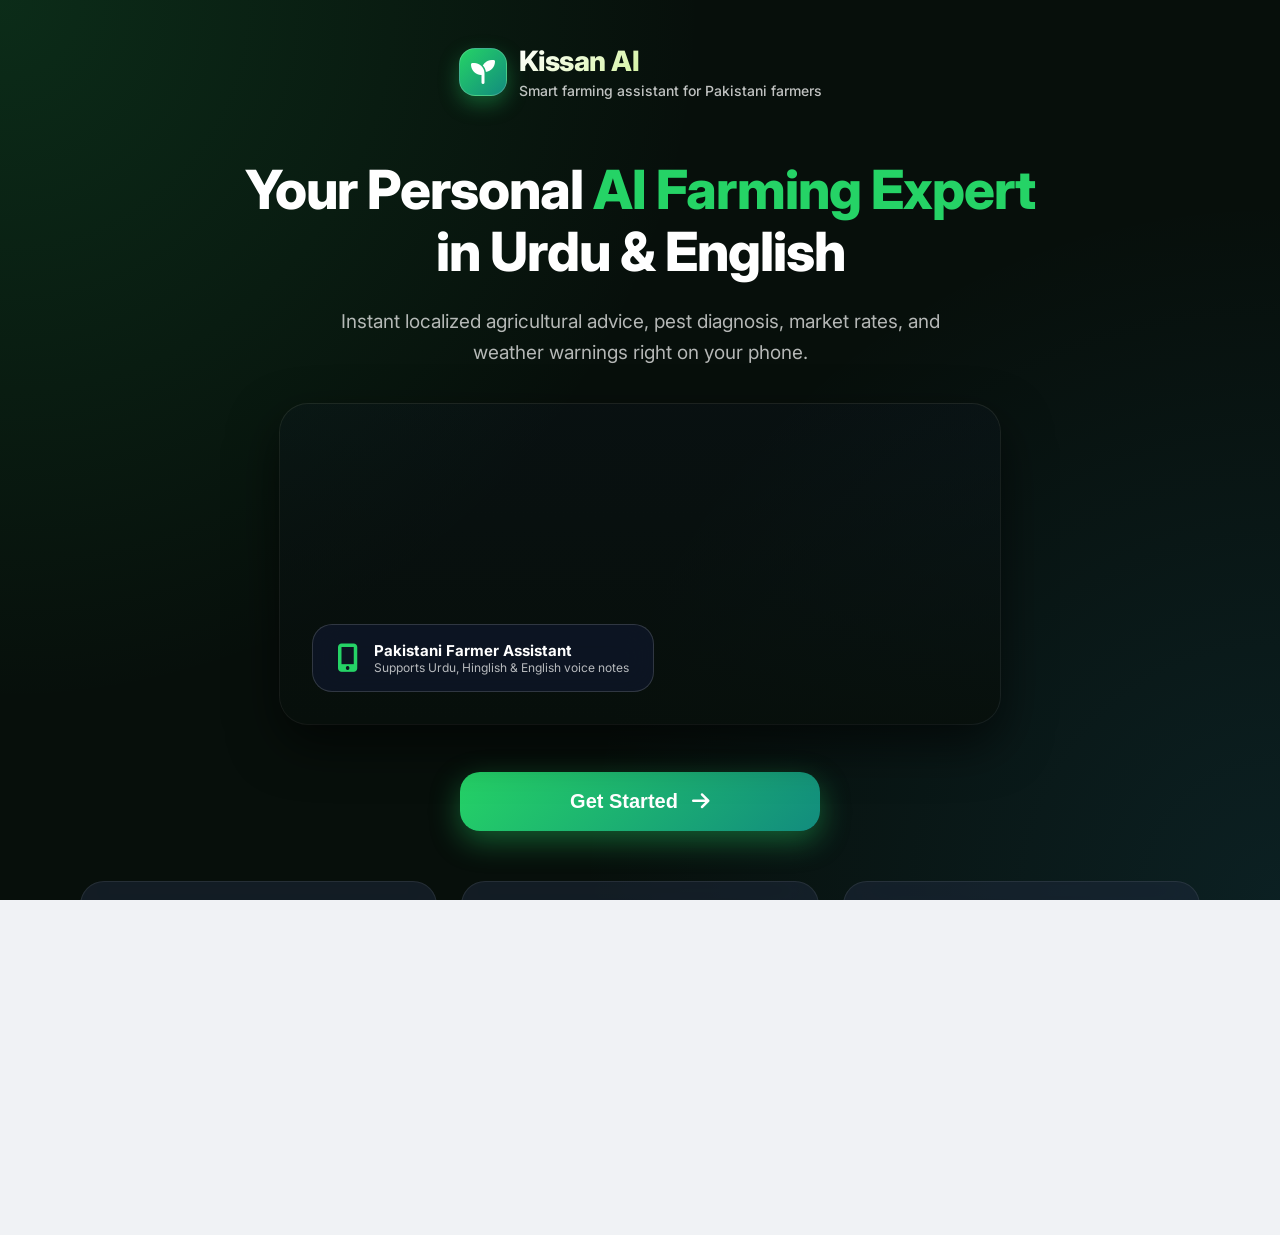
==== static/index.html @ 56b5a8f9 "Restructure for Render: serve frontend from static/. Move HTML/CSS/JS into static/, point FRONTEND_D" ====
<!DOCTYPE html>
<html lang="en">
<head>
<meta charset="UTF-8">
<meta name="viewport" content="width=device-width, initial-scale=1.0, maximum-scale=1.0, user-scalable=no">
<title>Kissan AI - Smart Farming Assistant for Pakistani Farmers</title>
<link href="https://cdnjs.cloudflare.com/ajax/libs/font-awesome/6.4.0/css/all.min.css" rel="stylesheet">
<link href="https://fonts.googleapis.com/css2?family=Inter:wght@300;400;500;600;700;800&display=swap" rel="stylesheet">
<link rel="stylesheet" href="shared.css">
<style>
  html {
    scroll-behavior: smooth;
  }
  body.landing-body {
    margin: 0;
    padding: 0;
    min-height: 100vh;
    background: radial-gradient(circle at top left, rgba(37, 211, 102, 0.15), transparent 45%),
                radial-gradient(circle at bottom right, rgba(52, 183, 241, 0.1), transparent 45%),
                #070f0b;
    color: #ffffff;
    font-family: 'Inter', sans-serif;
    display: flex;
    flex-direction: column;
    justify-content: space-between;
    overflow-x: hidden;
  }

  .landing-container {
    width: min(1120px, 92%);
    margin: 0 auto;
    padding: 24px 0 60px 0;
  }

  /* Header Brand */
  .header-brand {
    display: flex;
    align-items: center;
    justify-content: center;
    gap: 12px;
    padding: 20px 0;
  }

  .brand-logo-icon {
    width: 48px;
    height: 48px;
    background: linear-gradient(135deg, var(--primary), var(--primary-dark));
    border-radius: 16px;
    display: flex;
    align-items: center;
    justify-content: center;
    font-size: 24px;
    color: white;
    box-shadow: 0 8px 20px rgba(37, 211, 102, 0.35);
  }

  .brand-logo-text {
    font-size: 28px;
    font-weight: 800;
    letter-spacing: -0.5px;
    background: linear-gradient(135deg, #ffffff, #a3e635);
    -webkit-background-clip: text;
    -webkit-text-fill-color: transparent;
  }

  .tagline-badge {
    text-align: center;
    font-size: 14px;
    color: rgba(255, 255, 255, 0.75);
    font-weight: 500;
    margin-top: 4px;
  }

  /* Hero Section */
  .hero-section {
    display: flex;
    flex-direction: column;
    align-items: center;
    text-align: center;
    margin: 40px 0 50px 0;
    gap: 24px;
  }

  .hero-title {
    font-size: clamp(32px, 5vw, 54px);
    font-weight: 800;
    line-height: 1.15;
    max-width: 800px;
    letter-spacing: -1px;
  }

  .hero-title span {
    color: var(--primary);
  }

  .hero-subtitle {
    font-size: clamp(16px, 2vw, 19px);
    color: rgba(255, 255, 255, 0.7);
    max-width: 650px;
    line-height: 1.6;
  }

  /* Farmer Image Display */
  .hero-image-card {
    position: relative;
    width: 100%;
    max-width: 720px;
    height: 320px;
    border-radius: 28px;
    overflow: hidden;
    margin: 12px 0 24px 0;
    box-shadow: 0 20px 50px rgba(0, 0, 0, 0.6), 0 0 0 1px rgba(255, 255, 255, 0.1);
    background: linear-gradient(180deg, rgba(15, 23, 42, 0.2), rgba(7, 15, 11, 0.9)),
                url('https://images.unsplash.com/photo-1592982537447-7440770cbfc9?auto=format&fit=crop&w=1200&q=80') center/cover no-repeat;
    display: flex;
    align-items: flex-end;
    padding: 32px;
  }

  .hero-image-overlay {
    background: rgba(15, 23, 42, 0.75);
    backdrop-filter: blur(16px);
    -webkit-backdrop-filter: blur(16px);
    padding: 16px 24px;
    border-radius: 20px;
    border: 1px solid rgba(255, 255, 255, 0.15);
    display: flex;
    align-items: center;
    gap: 16px;
    text-align: left;
  }

  .hero-image-overlay i {
    font-size: 28px;
    color: var(--primary);
  }

  /* Big Green Get Started Button */
  .btn-get-started {
    width: min(360px, 90%);
    padding: 18px 36px;
    background: linear-gradient(135deg, var(--primary), var(--primary-dark));
    color: #ffffff;
    font-size: 20px;
    font-weight: 800;
    border: none;
    border-radius: 20px;
    cursor: pointer;
    transition: all 0.3s cubic-bezier(0.4, 0, 0.2, 1);
    box-shadow: 0 10px 30px rgba(37, 211, 102, 0.4);
    display: inline-flex;
    align-items: center;
    justify-content: center;
    gap: 14px;
    text-decoration: none;
  }

  .btn-get-started:hover {
    transform: translateY(-3px) scale(1.02);
    box-shadow: 0 15px 40px rgba(37, 211, 102, 0.55);
  }

  .btn-get-started:active {
    transform: translateY(0) scale(0.98);
  }

  /* Feature Cards */
  .features-grid {
    display: grid;
    grid-template-columns: repeat(auto-fit, minmax(280px, 1fr));
    gap: 24px;
    margin-top: 30px;
  }

  .feature-card {
    background: rgba(30, 41, 59, 0.55);
    backdrop-filter: blur(20px);
    -webkit-backdrop-filter: blur(20px);
    border: 1px solid rgba(255, 255, 255, 0.08);
    border-radius: 24px;
    padding: 28px;
    transition: all 0.3s ease;
    display: flex;
    flex-direction: column;
    gap: 14px;
  }

  .feature-card:hover {
    transform: translateY(-5px);
    border-color: rgba(37, 211, 102, 0.3);
    box-shadow: 0 12px 30px rgba(0, 0, 0, 0.3);
  }

  .feature-icon {
    width: 56px;
    height: 56px;
    border-radius: 18px;
    display: flex;
    align-items: center;
    justify-content: center;
    font-size: 26px;
  }

  .feature-icon.weather {
    background: rgba(52, 183, 241, 0.15);
    color: #38bdf8;
  }

  .feature-icon.pest {
    background: rgba(239, 68, 68, 0.15);
    color: #f87171;
  }

  .feature-icon.mandi {
    background: rgba(37, 211, 102, 0.15);
    color: #4ade80;
  }

  .feature-title {
    font-size: 20px;
    font-weight: 700;
    color: white;
  }

  .feature-desc {
    font-size: 14px;
    color: rgba(255, 255, 255, 0.65);
    line-height: 1.5;
  }

  /* Footer */
  .footer-landing {
    text-align: center;
    padding: 24px 0;
    border-top: 1px solid rgba(255, 255, 255, 0.06);
    color: rgba(255, 255, 255, 0.5);
    font-size: 13px;
  }

  .footer-landing i {
    color: #ef4444;
  }
</style>
</head>
<body class="landing-body">
  <div class="toast-container" id="toastContainer"></div>

  <div class="landing-container">
    <!-- Header -->
    <header class="header-brand">
      <div class="brand-logo-icon"><i class="fas fa-seedling"></i></div>
      <div>
        <div class="brand-logo-text">Kissan AI</div>
        <div class="tagline-badge">Smart farming assistant for Pakistani farmers</div>
      </div>
    </header>

    <!-- Hero Section -->
    <section class="hero-section">
      <h1 class="hero-title">Your Personal <span>AI Farming Expert</span> in Urdu & English</h1>
      <p class="hero-subtitle">Instant localized agricultural advice, pest diagnosis, market rates, and weather warnings right on your phone.</p>

      <!-- Visual Card -->
      <div class="hero-image-card">
        <div class="hero-image-overlay">
          <i class="fas fa-mobile-alt"></i>
          <div>
            <div style="font-weight:700; font-size:15px; color:white;">Pakistani Farmer Assistant</div>
            <div style="font-size:12px; color:rgba(255,255,255,0.7);">Supports Urdu, Hinglish & English voice notes</div>
          </div>
        </div>
      </div>

      <!-- ONE BIG GREEN BUTTON -->
      <button class="btn-get-started" id="getStartedBtn" onclick="startGuestFlow()">
        <span id="btnText">Get Started</span>
        <i class="fas fa-arrow-right" id="btnIcon"></i>
      </button>
    </section>

    <!-- 3 Feature Cards -->
    <section class="features-grid">
      <div class="feature-card">
        <div class="feature-icon weather"><i class="fas fa-cloud-sun-rain"></i></div>
        <div class="feature-title">Weather Alerts</div>
        <div class="feature-desc">Real-time localized rain, humidity, and frost warnings tailored for your village and crop irrigation needs.</div>
      </div>

      <div class="feature-card">
        <div class="feature-icon pest"><i class="fas fa-bug"></i></div>
        <div class="feature-title">Pest Management</div>
        <div class="feature-desc">Upload photos or voice notes of damaged leaves for instant AI diagnosis and recommended treatments.</div>
      </div>

      <div class="feature-card">
        <div class="feature-icon mandi"><i class="fas fa-chart-line"></i></div>
        <div class="feature-title">Mandi Prices</div>
        <div class="feature-desc">Daily price updates across Punjab, Sindh & KP grain markets to get maximum profits for your harvest.</div>
      </div>
    </section>
  </div>

  <!-- Footer -->
  <footer class="footer-landing">
    Made with <i class="fas fa-heart"></i> for Pakistani Farmers
  </footer>

<script src="shared.js"></script>
<script>
// Auto-redirect if user already has an active session
document.addEventListener('DOMContentLoaded', function() {
  const token = getAccessToken();
  const farmer = getStoredFarmer();
  if (token && farmer) {
    console.log('Active session detected, auto-redirecting to chat.html');
    window.location.href = 'chat.html';
  }
});

async function startGuestFlow() {
  const btn = document.getElementById('getStartedBtn');
  const btnText = document.getElementById('btnText');
  const btnIcon = document.getElementById('btnIcon');

  if (btn) btn.disabled = true;
  if (btnText) btnText.textContent = 'Connecting...';
  if (btnIcon) btnIcon.className = 'fas fa-spinner fa-spin';

  try {
    const res = await apiFetch('/api/auth/guest', {
      method: 'POST',
      body: JSON.stringify({ name: 'Guest Farmer' })
    }, 2, 5000);

    if (!res || !res.ok) throw new Error('Guest session response invalid');
    const data = await res.json();
    setAuthSession(data.access_token, data.farmer, data.user_id);
    showToast('Starting Kissan AI Guest Mode... 🌾', 'success');
    setTimeout(() => { window.location.href = 'chat.html'; }, 400);
  } catch (err) {
    console.warn('Backend unavailable, using instant offline guest fallback:', err);
    // Fallback: Store guest session locally so user is never blocked
    setAuthSession('guest_dev_token', { name: 'Guest Farmer', is_guest: true, id: 1 }, '1');
    showToast('Entering Guest Mode... 🌾', 'success');
    setTimeout(() => { window.location.href = 'chat.html'; }, 400);
  } finally {
    setTimeout(() => {
      if (btn) btn.disabled = false;
      if (btnText) btnText.textContent = 'Get Started';
      if (btnIcon) btnIcon.className = 'fas fa-arrow-right';
    }, 1500);
  }
}
</script>
</body>
</html>
---- static/shared.css ----
/* Kissan AI - Shared Styles */
:root{--primary:#25D366;--primary-dark:#128C7E;--primary-darker:#075E54;--accent:#34B7F1;--warning:#FF9800;--warning-light:#FFF3E0;--success:#4CAF50;--success-light:#E8F5E9;--error:#F44336;--error-light:#FFEBEE;--bg-page:#F0F2F5;--bg-card:#FFFFFF;--bg-sidebar:#FFFFFF;--bg-chat:#E5DDD5;--message-user:#DCF8C6;--message-bot:#FFFFFF;--text-primary:#1A1A2E;--text-secondary:#6B7280;--text-muted:#9CA3AF;--border:#E5E7EB;--border-light:#F3F4F6;--shadow-sm:0 1px 3px rgba(0,0,0,0.05);--shadow-md:0 4px 12px rgba(0,0,0,0.08);--shadow-lg:0 8px 30px rgba(0,0,0,0.12);--shadow-xl:0 20px 60px rgba(0,0,0,0.15);--radius-sm:8px;--radius-md:12px;--radius-lg:16px;--radius-xl:20px;--radius-2xl:24px;--transition:all 0.25s cubic-bezier(0.4,0,0.2,1)}
[data-theme="dark"]{--bg-page:#0F172A;--bg-card:#1E293B;--bg-sidebar:#1E293B;--bg-chat:#1A1A2E;--message-user:#1B4332;--message-bot:#2D3748;--text-primary:#F1F5F9;--text-secondary:#94A3B8;--text-muted:#64748B;--border:#334155;--border-light:#1E293B}
*{margin:0;padding:0;box-sizing:border-box;-webkit-tap-highlight-color:transparent}
html,body{font-family:'Inter',sans-serif;background:var(--bg-page);color:var(--text-primary);height:100vh;width:100vw;overflow:hidden;transition:var(--transition)}
.hidden{display:none!important}

/* APP SHELL */
.app-shell{display:flex;height:100vh;width:100vw}
.sidebar{width:280px;background:var(--bg-sidebar);border-right:1px solid var(--border);display:flex;flex-direction:column;position:fixed;height:100vh;z-index:200;transition:transform 0.35s cubic-bezier(0.25,0.8,0.25,1);transform:translateX(-100%);will-change:transform}
.sidebar.open{transform:translateX(0);box-shadow:var(--shadow-xl)}
.sidebar.dragging{transition:none!important}
.sidebar-drag-handle{position:absolute;top:0;left:100%;width:24px;height:100vh;cursor:grab;z-index:210;display:flex;align-items:center;justify-content:center;transform:translateX(-50%)}
.sidebar-drag-handle::after{content:'';width:4px;height:40px;border-radius:2px;background:var(--border);opacity:0;transition:opacity 0.25s ease}
.sidebar.open .sidebar-drag-handle::after{opacity:0.6}
.sidebar-drag-handle:hover::after,.sidebar.dragging .sidebar-drag-handle::after{opacity:1;background:var(--primary)}
.sidebar-drag-handle:active{cursor:grabbing}
.sidebar-arrow{position:absolute;top:50%;left:50%;transform:translate(-50%,-50%);width:28px;height:28px;border-radius:50%;border:1px solid var(--border);background:var(--bg-card);color:var(--text-secondary);cursor:pointer;display:flex;align-items:center;justify-content:center;font-size:12px;z-index:220;transition:background 0.2s ease,color 0.2s ease,border-color 0.2s ease,box-shadow 0.2s ease,transform 0.2s ease;box-shadow:var(--shadow-sm)}
.sidebar-arrow:hover{background:var(--primary);color:white;border-color:var(--primary);transform:translate(-50%,-50%) scale(1.15);box-shadow:0 2px 8px rgba(37,211,102,0.4)}
.sidebar-arrow:active{transform:translate(-50%,-50%) scale(0.95)}
.sidebar-header{padding:24px 20px;border-bottom:1px solid var(--border-light)}
.brand{display:flex;align-items:center;gap:12px}
.brand-icon{width:42px;height:42px;background:linear-gradient(135deg,var(--primary),var(--primary-dark));border-radius:var(--radius-md);display:flex;align-items:center;justify-content:center;color:white;font-size:20px}
.brand-text{font-size:20px;font-weight:700;color:var(--primary-dark)}
.sidebar-nav{flex:1;padding:16px 12px;overflow-y:auto}
.nav-section{margin-bottom:8px}
.nav-section-title{font-size:11px;font-weight:600;text-transform:uppercase;letter-spacing:0.5px;color:var(--text-muted);padding:8px 16px;margin-bottom:4px}
.nav-item{display:flex;align-items:center;gap:12px;padding:12px 16px;border-radius:var(--radius-md);cursor:pointer;transition:var(--transition);color:var(--text-secondary);text-decoration:none;margin-bottom:2px;position:relative;border:none;background:none;width:100%;font-family:inherit;font-size:14px}
.nav-item:hover{background:var(--border-light);color:var(--text-primary)}
.nav-item.active{background:linear-gradient(135deg,rgba(37,211,102,0.1),rgba(18,140,126,0.1));color:var(--primary-dark);font-weight:600}
.nav-item.active::before{content:'';position:absolute;left:0;top:50%;transform:translateY(-50%);width:3px;height:24px;background:var(--primary);border-radius:0 4px 4px 0}
.nav-item i{width:22px;text-align:center;font-size:17px}
.nav-badge{margin-left:auto;background:var(--error-light);color:var(--error);font-size:11px;font-weight:600;padding:2px 8px;border-radius:10px}
.sidebar-footer{padding:16px;border-top:1px solid var(--border-light)}
.user-mini{display:flex;align-items:center;gap:12px;padding:10px;border-radius:var(--radius-md);cursor:pointer;transition:var(--transition)}
.user-mini:hover{background:var(--border-light)}
.user-mini img{width:38px;height:38px;border-radius:50%;object-fit:cover;border:2px solid var(--primary)}
.user-mini-info{flex:1;min-width:0}
.user-mini-name{font-size:14px;font-weight:600;color:var(--text-primary);white-space:nowrap;overflow:hidden;text-overflow:ellipsis}
.user-mini-role{font-size:12px;color:var(--text-muted)}

.main-content{flex:1;margin-left:0;display:flex;flex-direction:column;height:100vh;overflow:hidden;transition:margin-left 0.35s cubic-bezier(0.25,0.8,0.25,1)}

.top-header{background:var(--bg-card);border-bottom:1px solid var(--border);padding:12px 24px;display:flex;align-items:center;justify-content:space-between;height:64px;flex-shrink:0}
.header-left{display:flex;align-items:center;gap:12px}
.menu-btn{width:40px;height:40px;border-radius:var(--radius-md);border:1px solid var(--border);background:var(--bg-card);color:var(--text-primary);cursor:pointer;display:flex;align-items:center;justify-content:center;font-size:18px;transition:var(--transition)}
.menu-btn:hover{background:var(--border-light)}
.page-title{font-size:20px;font-weight:700;color:var(--text-primary)}
.page-subtitle{font-size:13px;color:var(--text-secondary)}
.header-actions{display:flex;align-items:center;gap:8px}
.header-btn{width:40px;height:40px;border-radius:var(--radius-md);border:1px solid var(--border);background:var(--bg-card);color:var(--text-secondary);cursor:pointer;display:flex;align-items:center;justify-content:center;transition:var(--transition);position:relative;font-size:16px}
.header-btn:hover{background:var(--border-light);color:var(--text-primary)}
.header-btn .dot{position:absolute;top:8px;right:8px;width:8px;height:8px;background:var(--error);border-radius:50%;border:2px solid var(--bg-card)}

.content-area{flex:1;overflow-y:auto;padding:24px;position:relative}

/* CARDS */
.card{background:var(--bg-card);border-radius:var(--radius-lg);border:1px solid var(--border);overflow:hidden;transition:var(--transition)}
.card:hover{box-shadow:var(--shadow-md)}
.card-header{padding:20px 24px 0;display:flex;align-items:center;gap:12px;margin-bottom:8px}
.card-icon{width:40px;height:40px;border-radius:var(--radius-md);display:flex;align-items:center;justify-content:center;font-size:18px}
.card-icon.green{background:var(--success-light);color:var(--success)}
.card-icon.orange{background:var(--warning-light);color:var(--warning)}
.card-icon.blue{background:#E3F2FD;color:#2196F3}
.card-icon.purple{background:#F3E5F5;color:#9C27B0}
.card-icon.red{background:var(--error-light);color:var(--error)}
.card-icon.teal{background:#E0F2F1;color:#00897B}
.card-title{font-size:16px;font-weight:600;color:var(--text-primary)}
.card-subtitle{font-size:12px;color:var(--text-muted)}
.card-body{padding:12px 24px 20px}

/* TOGGLE */
.toggle-switch{position:relative;width:48px;height:26px;cursor:pointer;flex-shrink:0}
.toggle-switch input{opacity:0;width:0;height:0}
.toggle-slider{position:absolute;top:0;left:0;right:0;bottom:0;background:#D1D5DB;border-radius:26px;transition:var(--transition)}
.toggle-slider::before{content:'';position:absolute;height:20px;width:20px;left:3px;bottom:3px;background:white;border-radius:50%;transition:var(--transition);box-shadow:0 1px 3px rgba(0,0,0,0.2)}
.toggle-switch input:checked+.toggle-slider{background:var(--primary)}
.toggle-switch input:checked+.toggle-slider::before{transform:translateX(22px)}

/* SETTING ROW */
.setting-row{display:flex;align-items:center;justify-content:space-between;padding:14px 0;border-bottom:1px solid var(--border-light)}
.setting-row:last-child{border-bottom:none}
.setting-info{display:flex;align-items:center;gap:14px;flex:1;min-width:0}
.setting-icon{width:36px;height:36px;border-radius:var(--radius-sm);display:flex;align-items:center;justify-content:center;font-size:15px;flex-shrink:0}
.setting-icon.weather{background:#E3F2FD;color:#2196F3}
.setting-icon.price{background:var(--warning-light);color:var(--warning)}
.setting-icon.pest{background:var(--error-light);color:var(--error)}
.setting-icon.advisory{background:var(--success-light);color:var(--success)}
.setting-icon.community{background:#F3E5F5;color:#9C27B0}
.setting-icon.system{background:#ECEFF1;color:#607D8B}
.setting-text{min-width:0}
.setting-label{font-size:14px;font-weight:500;color:var(--text-primary);margin-bottom:2px}
.setting-desc{font-size:12px;color:var(--text-muted)}

/* SELECT */
.select-wrapper{position:relative}
.select-wrapper select{appearance:none;background:var(--bg-page);border:1px solid var(--border);border-radius:var(--radius-md);padding:10px 36px 10px 14px;font-size:14px;color:var(--text-primary);font-family:inherit;cursor:pointer;min-width:160px;transition:var(--transition)}
.select-wrapper select:focus{outline:none;border-color:var(--primary);box-shadow:0 0 0 3px rgba(37,211,102,0.15)}
.select-wrapper::after{content:'\f107';font-family:'Font Awesome 6 Free';font-weight:900;position:absolute;right:12px;top:50%;transform:translateY(-50%);color:var(--text-muted);pointer-events:none;font-size:12px}

/* SLIDER */
.slider-container{display:flex;align-items:center;gap:16px;flex:1}
.slider-labels{display:flex;justify-content:space-between;font-size:11px;color:var(--text-muted);margin-top:6px;text-transform:uppercase;letter-spacing:0.5px}
input[type="range"]{flex:1;height:6px;border-radius:3px;background:var(--border);outline:none;-webkit-appearance:none}
input[type="range"]::-webkit-slider-thumb{-webkit-appearance:none;width:18px;height:18px;border-radius:50%;background:var(--primary);cursor:pointer;box-shadow:0 2px 6px rgba(37,211,102,0.4);transition:var(--transition)}
input[type="range"]::-webkit-slider-thumb:hover{transform:scale(1.15)}

/* BUTTONS */
.btn{display:inline-flex;align-items:center;justify-content:center;gap:8px;padding:10px 20px;border-radius:var(--radius-md);font-size:14px;font-weight:500;font-family:inherit;cursor:pointer;transition:var(--transition);border:none}
.btn-primary{background:linear-gradient(135deg,var(--primary),var(--primary-dark));color:white}
.btn-primary:hover{box-shadow:0 4px 12px rgba(37,211,102,0.35);transform:translateY(-1px)}
.btn-outline{background:transparent;border:1px solid var(--border);color:var(--text-secondary)}
.btn-outline:hover{border-color:var(--primary);color:var(--primary);background:rgba(37,211,102,0.05)}
.btn-danger{background:var(--error-light);color:var(--error)}
.btn-danger:hover{background:var(--error);color:white}
.btn-sm{padding:6px 14px;font-size:13px}

/* GRIDS */
.settings-grid{display:grid;grid-template-columns:1fr 1fr;gap:24px}


/* CHAT */
.chat-container{display:flex;flex-direction:column;height:100%;background:var(--bg-chat);position:relative}
.chat-header{background:linear-gradient(135deg,var(--primary-darker),var(--primary-dark));color:white;padding:12px 20px;display:flex;align-items:center;gap:12px;flex-shrink:0}
.chat-avatar{width:44px;height:44px;border-radius:50%;background:white;display:flex;align-items:center;justify-content:center;font-size:20px;color:var(--primary);position:relative}
.chat-avatar .status-dot{position:absolute;bottom:2px;right:2px;width:12px;height:12px;background:var(--primary);border-radius:50%;border:2px solid var(--primary-darker)}
.chat-info{flex:1}
.chat-name{font-size:16px;font-weight:600}
.chat-status{font-size:12px;opacity:0.9;display:flex;align-items:center;gap:4px}
.chat-actions{display:flex;gap:8px}
.chat-action-btn{width:36px;height:36px;border-radius:50%;border:none;background:rgba(255,255,255,0.15);color:white;cursor:pointer;display:flex;align-items:center;justify-content:center;font-size:16px;transition:var(--transition)}
.chat-action-btn:hover{background:rgba(255,255,255,0.25)}
.chat-area{flex:1;overflow-y:auto;padding:20px;display:flex;flex-direction:column;gap:8px}
.date-separator{text-align:center;margin:8px 0}
.date-separator span{background:#E1F2FB;color:#54656F;font-size:12px;padding:6px 12px;border-radius:8px;font-weight:500}
.message{max-width:75%;padding:10px 14px;border-radius:16px;position:relative;word-wrap:break-word;animation:messageSlide 0.3s ease-out;box-shadow:0 1px 2px rgba(0,0,0,0.08);font-size:14.5px;line-height:1.5}
@keyframes messageSlide{from{opacity:0;transform:translateY(10px)}to{opacity:1;transform:translateY(0)}}
.message.user{align-self:flex-end;background:var(--message-user);border-bottom-right-radius:4px;color:var(--text-primary)}
.message.bot{align-self:flex-start;background:var(--message-bot);border-bottom-left-radius:4px;color:var(--text-primary)}
.message-time{font-size:11px;color:var(--text-muted);text-align:right;margin-top:4px;display:flex;align-items:center;justify-content:flex-end;gap:4px}
.message-status{color:#53BDEB;font-size:13px}
.message-image{max-width:100%;border-radius:12px;margin-bottom:6px;cursor:pointer}
.typing-indicator{display:none;align-self:flex-start;background:var(--message-bot);padding:16px 20px;border-radius:16px;border-bottom-left-radius:4px;margin-bottom:8px;box-shadow:0 1px 2px rgba(0,0,0,0.08)}
.typing-indicator.active{display:flex;align-items:center;gap:4px}
.typing-dot{width:8px;height:8px;background:#919EAB;border-radius:50%;animation:typingBounce 1.4s infinite ease-in-out}
.typing-dot:nth-child(1){animation-delay:0s}
.typing-dot:nth-child(2){animation-delay:0.2s}
.typing-dot:nth-child(3){animation-delay:0.4s}
@keyframes typingBounce{0%,60%,100%{transform:translateY(0)}30%{transform:translateY(-6px)}}
.suggested-chips{display:flex;gap:8px;padding:8px 16px;overflow-x:auto;background:rgba(255,255,255,0.8);backdrop-filter:blur(10px);scrollbar-width:none}
.suggested-chips::-webkit-scrollbar{display:none}
.suggested-chip{background:var(--bg-card);border:1px solid var(--primary);color:var(--primary-dark);padding:8px 16px;border-radius:20px;font-size:13px;font-weight:500;cursor:pointer;white-space:nowrap;transition:var(--transition);box-shadow:0 2px 4px rgba(0,0,0,0.05);border:none;font-family:inherit}
.suggested-chip:hover{background:var(--primary);color:white;transform:translateY(-1px);box-shadow:0 4px 8px rgba(37,211,102,0.3)}
.chat-input-area{background:var(--bg-card);padding:8px 16px;display:flex;align-items:flex-end;gap:8px;border-top:1px solid var(--border);flex-shrink:0}
.chat-input-wrapper{flex:1;background:var(--bg-page);border-radius:24px;padding:4px 4px 4px 16px;display:flex;align-items:center;gap:8px;border:1px solid var(--border);transition:var(--transition)}
.chat-input-wrapper:focus-within{border-color:var(--primary);box-shadow:0 0 0 3px rgba(37,211,102,0.1)}
.attach-btn{background:none;border:none;color:var(--text-secondary);font-size:20px;cursor:pointer;padding:8px;transition:var(--transition);border-radius:50%}
.attach-btn:hover{color:var(--primary);background:rgba(37,211,102,0.1)}
.chat-input{flex:1;border:none;outline:none;font-size:15px;padding:8px 0;font-family:inherit;resize:none;max-height:100px;min-height:24px;color:var(--text-primary);background:transparent}
.chat-input::placeholder{color:var(--text-muted)}
.voice-btn,.send-btn{width:44px;height:44px;border-radius:50%;border:none;display:flex;align-items:center;justify-content:center;cursor:pointer;transition:var(--transition);font-size:18px;flex-shrink:0}
.voice-btn{background:var(--primary);color:white;box-shadow:0 2px 8px rgba(37,211,102,0.4)}
.voice-btn:hover{background:var(--primary-dark);transform:scale(1.05)}
.voice-btn.recording{background:var(--error);animation:pulse 1.5s infinite}
@keyframes pulse{0%{box-shadow:0 0 0 0 rgba(244,67,54,0.4)}70%{box-shadow:0 0 0 10px rgba(244,67,54,0)}100%{box-shadow:0 0 0 0 rgba(244,67,54,0)}}
.send-btn{background:var(--primary);color:white;display:none;box-shadow:0 2px 8px rgba(37,211,102,0.4)}
.send-btn:hover{background:var(--primary-dark);transform:scale(1.05)}
.send-btn.show{display:flex}
.voice-btn.hide{display:none}

/* CHAT DROPDOWN MENU */
.chat-dropdown{position:absolute;top:44px;right:0;background:var(--bg-card);border:1px solid var(--border);border-radius:var(--radius-md);box-shadow:var(--shadow-lg);min-width:200px;z-index:50;display:none;overflow:hidden;animation:dropIn 0.2s ease-out}
.chat-dropdown.active{display:block}
@keyframes dropIn{from{opacity:0;transform:translateY(-8px)}to{opacity:1;transform:translateY(0)}}
.chat-dropdown-item{display:flex;align-items:center;gap:12px;padding:12px 16px;width:100%;border:none;background:none;color:var(--text-primary);font-family:inherit;font-size:14px;cursor:pointer;text-decoration:none;transition:var(--transition);text-align:left}
.chat-dropdown-item:hover{background:var(--border-light);color:var(--primary)}
.chat-dropdown-item i{width:18px;text-align:center;color:var(--text-muted);font-size:14px}
.chat-dropdown-item:hover i{color:var(--primary)}

/* MESSAGE CONTEXT MENU */
.msg-context-menu{position:fixed;background:var(--bg-card);border:1px solid var(--border);border-radius:var(--radius-md);box-shadow:var(--shadow-lg);min-width:160px;z-index:250;display:none;overflow:hidden;animation:dropIn 0.15s ease-out}
.msg-context-menu.active{display:block}
.msg-ctx-item{display:flex;align-items:center;gap:10px;padding:10px 16px;width:100%;border:none;background:none;color:var(--text-primary);font-family:inherit;font-size:13px;cursor:pointer;transition:var(--transition);text-align:left}
.msg-ctx-item:hover{background:var(--border-light);color:var(--primary)}
.msg-ctx-item i{width:16px;text-align:center;color:var(--text-muted);font-size:13px}
.msg-ctx-item:hover i{color:var(--primary)}
.msg-ctx-item.danger{color:var(--error)}
.msg-ctx-item.danger i{color:var(--error)}
.msg-ctx-item.danger:hover{background:var(--error-light)}

/* MESSAGE REACTIONS */
.message-reactions{display:flex;gap:4px;margin-top:4px;flex-wrap:wrap}
.reaction-badge{display:inline-flex;align-items:center;gap:2px;padding:2px 8px;border-radius:12px;font-size:13px;background:var(--bg-page);border:1px solid var(--border);cursor:pointer;transition:var(--transition)}
.reaction-badge:hover{border-color:var(--primary);transform:scale(1.1)}
.reaction-badge .reaction-count{font-size:11px;color:var(--text-muted);font-weight:500}

/* REACTION PICKER */
.reaction-picker{position:fixed;background:var(--bg-card);border:1px solid var(--border);border-radius:24px;box-shadow:var(--shadow-lg);padding:6px 8px;z-index:260;display:none;gap:4px;animation:dropIn 0.15s ease-out}
.reaction-picker.active{display:flex}
.reaction-emoji{background:none;border:none;font-size:22px;cursor:pointer;padding:4px 6px;border-radius:50%;transition:var(--transition);line-height:1}
.reaction-emoji:hover{transform:scale(1.3);background:var(--border-light)}

/* AUDIO MESSAGE IN CHAT */
.audio-message{display:flex;align-items:center;gap:10px;min-width:220px;padding:4px 0}
.audio-play-btn{width:36px;height:36px;border-radius:50%;border:none;background:var(--primary);color:white;display:flex;align-items:center;justify-content:center;cursor:pointer;font-size:14px;flex-shrink:0;transition:var(--transition)}
.audio-play-btn:hover{background:var(--primary-dark);transform:scale(1.05)}
.audio-waveform{flex:1;display:flex;align-items:center;gap:2px;height:28px}
.audio-wave-bar{width:3px;border-radius:2px;background:rgba(255,255,255,0.5);transition:height 0.1s ease}
.message.bot .audio-wave-bar{background:var(--primary);opacity:0.5}
.message.user .audio-wave-bar{background:var(--primary-dark);opacity:0.5}
.audio-wave-bar.played{opacity:1}
.audio-duration{font-size:11px;color:var(--text-muted);min-width:32px;text-align:right;font-variant-numeric:tabular-nums}

/* CITATIONS / SOURCES */
.message-citations {
  margin-top: 8px;
  border-top: 1px solid var(--border);
  padding-top: 6px;
  font-size: 13px;
  width: 100%;
}
.citations-details {
  cursor: pointer;
}
.citations-details summary {
  color: var(--primary-dark);
  font-weight: 600;
  display: flex;
  align-items: center;
  gap: 6px;
  user-select: none;
  font-size: 13px;
}
[data-theme="dark"] .citations-details summary {
  color: var(--accent);
}
.citations-details summary:hover {
  opacity: 0.85;
}
.citations-list {
  display: flex;
  flex-direction: column;
  gap: 6px;
  margin-top: 6px;
  max-height: 200px;
  overflow-y: auto;
  padding-right: 4px;
}
.citation-item {
  background: var(--border-light);
  border: 1px solid var(--border);
  border-radius: var(--radius-sm);
  padding: 6px 10px;
  font-size: 12px;
}
.citation-title {
  font-weight: 600;
  color: var(--text-primary);
  margin-bottom: 2px;
  display: flex;
  align-items: center;
  gap: 4px;
}
.citation-title i {
  color: #ef4444;
}
.citation-snippet {
  color: var(--text-secondary);
  font-style: italic;
  line-height: 1.4;
}

/* MESSAGE RTL SUPPORT */
.message[dir="rtl"]{text-align:right}
.message[dir="rtl"] .message-time{justify-content:flex-start}
.message[dir="rtl"] .message-reactions{justify-content:flex-start}

/* VOICE RECORDING BAR */
.voice-recording-bar{background:var(--bg-card);border-top:1px solid var(--border);padding:12px 16px;flex-shrink:0}
.voice-recorder-inner{display:flex;align-items:center;gap:14px;background:var(--bg-page);border-radius:var(--radius-lg);padding:10px 16px;border:1px solid var(--border)}
.voice-timer{font-size:14px;font-weight:600;color:var(--error);font-variant-numeric:tabular-nums;min-width:48px;text-align:center}
.voice-frequency{flex:1;display:flex;align-items:center;gap:3px;height:32px;overflow:hidden}
.voice-freq-bar{width:4px;border-radius:2px;background:var(--primary);transition:height 0.08s ease;min-height:4px;opacity:0.7}
.voice-freq-bar.active{opacity:1}
.voice-controls{display:flex;align-items:center;gap:8px}
.voice-ctrl-btn{width:36px;height:36px;border-radius:50%;border:none;display:flex;align-items:center;justify-content:center;cursor:pointer;font-size:14px;transition:var(--transition)}
.voice-ctrl-btn{background:var(--primary);color:white}
.voice-ctrl-btn:hover{transform:scale(1.1)}
.voice-stop-btn{background:var(--error)!important}
.voice-ctrl-btn.paused{background:var(--warning)}

/* HELP PAGE */
.help-hero{background:linear-gradient(135deg,var(--primary),var(--primary-dark));border-radius:var(--radius-xl);padding:40px 32px;color:white;text-align:center;margin-bottom:24px}
.help-hero h2{font-size:24px;font-weight:700;margin-bottom:8px}
.help-hero p{font-size:14px;opacity:0.9;max-width:480px;margin:0 auto}
.help-search{display:flex;gap:8px;max-width:480px;margin:16px auto 0}
.help-search input{flex:1;padding:12px 16px;border:none;border-radius:var(--radius-md);font-size:14px;font-family:inherit;background:rgba(255,255,255,0.2);color:white;backdrop-filter:blur(10px)}
.help-search input::placeholder{color:rgba(255,255,255,0.7)}
.help-search input:focus{outline:none;background:rgba(255,255,255,0.3)}
.help-search button{padding:12px 20px;background:white;color:var(--primary-dark);border:none;border-radius:var(--radius-md);font-weight:600;cursor:pointer;font-family:inherit;font-size:14px}
.help-sections{display:grid;grid-template-columns:1fr 1fr;gap:16px}
.help-topic-card{background:var(--bg-card);border:1px solid var(--border);border-radius:var(--radius-lg);padding:20px;cursor:pointer;transition:var(--transition)}
.help-topic-card:hover{border-color:var(--primary);box-shadow:var(--shadow-md);transform:translateY(-2px)}
.help-topic-icon{width:44px;height:44px;border-radius:var(--radius-md);display:flex;align-items:center;justify-content:center;font-size:20px;margin-bottom:12px}
.help-topic-title{font-size:15px;font-weight:600;color:var(--text-primary);margin-bottom:4px}
.help-topic-desc{font-size:13px;color:var(--text-secondary);line-height:1.5}
.help-faq{margin-top:24px}
.help-faq-item{background:var(--bg-card);border:1px solid var(--border);border-radius:var(--radius-md);padding:16px 20px;margin-bottom:8px;cursor:pointer;transition:var(--transition)}
.help-faq-item:hover{border-color:var(--primary)}
.help-faq-q{font-size:14px;font-weight:600;color:var(--text-primary);display:flex;align-items:center;gap:10px}
.help-faq-q i{color:var(--primary);font-size:12px}
.help-faq-a{font-size:13px;color:var(--text-secondary);line-height:1.6;margin-top:8px;padding-left:22px;display:none}
.help-faq-item.open .help-faq-a{display:block}
.help-faq-item.open .help-faq-q i{transform:rotate(90deg)}
.help-faq-q i{transition:transform 0.2s ease}
.help-contact{margin-top:24px;display:grid;grid-template-columns:1fr 1fr 1fr;gap:16px}
.help-contact-card{background:var(--bg-card);border:1px solid var(--border);border-radius:var(--radius-lg);padding:20px;text-align:center;transition:var(--transition)}
.help-contact-card:hover{border-color:var(--primary);box-shadow:var(--shadow-sm)}
.help-contact-icon{font-size:24px;color:var(--primary);margin-bottom:8px}
.help-contact-label{font-size:14px;font-weight:600;color:var(--text-primary);margin-bottom:4px}
.help-contact-value{font-size:13px;color:var(--text-secondary)}
@media(max-width:1024px){.help-sections{grid-template-columns:1fr}.help-contact{grid-template-columns:1fr}}

/* LOGIN */
body.login-shell{overflow:auto;min-height:100vh;height:auto;width:100%;background:radial-gradient(circle at top left,rgba(37,211,102,0.16),transparent 32%),radial-gradient(circle at bottom right,rgba(52,183,241,0.18),transparent 28%),linear-gradient(180deg,#08111d 0%,#0d1623 100%)}
body.login-shell .toast-container{top:20px;right:20px}
.login-page{position:relative;min-height:100vh;width:100%;display:flex;align-items:center;justify-content:center;padding:28px;overflow:hidden;background:transparent;color:white}
.login-page::before{content:'';position:absolute;inset:0;background:radial-gradient(circle at 20% 20%,rgba(255,255,255,0.08),transparent 22%),radial-gradient(circle at 80% 10%,rgba(37,211,102,0.12),transparent 24%),radial-gradient(circle at 60% 80%,rgba(52,183,241,0.12),transparent 26%);pointer-events:none}
.login-grid{position:relative;z-index:1;width:min(1180px,100%);display:grid;grid-template-columns:1.1fr 0.9fr;gap:28px;align-items:stretch}
.login-ambient{position:absolute;border-radius:50%;filter:blur(20px);opacity:0.55;animation:drift 18s ease-in-out infinite}
.login-ambient-one{width:280px;height:280px;left:-60px;top:8%;background:rgba(37,211,102,0.18)}
.login-ambient-two{width:340px;height:340px;right:-90px;bottom:5%;background:rgba(52,183,241,0.15);animation-delay:-7s}
.login-brand-panel,.login-auth-panel{position:relative;min-height:calc(100vh - 56px)}
.login-brand-panel{display:flex;align-items:stretch}
.login-brand-shell,.auth-card{width:100%;position:relative;overflow:hidden;border:1px solid rgba(255,255,255,0.12);backdrop-filter:blur(24px);-webkit-backdrop-filter:blur(24px);box-shadow:0 24px 80px rgba(0,0,0,0.28);animation:cardRise 0.7s cubic-bezier(0.16,1,0.3,1) both}
.login-brand-shell{border-radius:32px;padding:36px;background:linear-gradient(160deg,rgba(10,22,38,0.9),rgba(11,32,28,0.9));display:flex;flex-direction:column;justify-content:space-between;gap:24px;isolation:isolate}
.login-brand-shell::before,.auth-card::before{content:'';position:absolute;inset:0;background:url('data:image/svg+xml,<svg xmlns="http://www.w3.org/2000/svg" width="180" height="180" viewBox="0 0 180 180"><defs><pattern id="p" width="36" height="36" patternUnits="userSpaceOnUse"><path d="M0 18h36M18 0v36" stroke="rgba(255,255,255,0.05)" stroke-width="1"/></pattern></defs><rect width="180" height="180" fill="url(%23p)"/></svg>');opacity:0.32;pointer-events:none}
.login-brand-shell::after,.auth-card::after{content:'';position:absolute;inset:-1px;border-radius:inherit;background:linear-gradient(135deg,rgba(255,255,255,0.14),transparent 30%,transparent 70%,rgba(255,255,255,0.08));pointer-events:none;mix-blend-mode:screen}
.login-brand-logo{margin-bottom:12px;position:relative;z-index:1}
.brand-logo{display:flex;align-items:center;gap:14px}
.brand-logo-icon{width:58px;height:58px;background:linear-gradient(135deg,rgba(255,255,255,0.22),rgba(255,255,255,0.1));backdrop-filter:blur(14px);border-radius:18px;display:flex;align-items:center;justify-content:center;font-size:26px;border:1px solid rgba(255,255,255,0.18);box-shadow:0 12px 30px rgba(0,0,0,0.18)}
.brand-logo-text{font-size:28px;font-weight:800;letter-spacing:-0.5px;color:white}
.brand-copy{position:relative;z-index:1;max-width:560px}
.brand-pill{display:inline-flex;align-items:center;gap:8px;padding:10px 14px;border-radius:999px;background:rgba(255,255,255,0.08);border:1px solid rgba(255,255,255,0.1);font-size:13px;font-weight:600;color:rgba(255,255,255,0.88);margin-bottom:18px;animation:pulseGlow 4s ease-in-out infinite}
.brand-headline{font-size:clamp(38px,5vw,62px);line-height:0.98;letter-spacing:-2px;color:white;margin-bottom:18px;text-wrap:balance}
.brand-subheadline{font-size:16px;line-height:1.7;color:rgba(255,255,255,0.78);max-width:520px}
.brand-metrics{position:relative;z-index:1;display:grid;grid-template-columns:repeat(3,1fr);gap:14px}
.metric-card{padding:18px;border-radius:20px;background:rgba(255,255,255,0.08);border:1px solid rgba(255,255,255,0.1);backdrop-filter:blur(10px);transition:transform 0.3s ease,background 0.3s ease;animation:float 6s ease-in-out infinite}
.metric-card:nth-child(2){animation-delay:-1.5s}
.metric-card:nth-child(3){animation-delay:-3s}
.metric-card:hover{transform:translateY(-4px);background:rgba(255,255,255,0.12)}
.metric-card span{display:block;font-size:28px;font-weight:800;color:white;letter-spacing:-0.5px}
.metric-card small{display:block;margin-top:4px;font-size:12px;color:rgba(255,255,255,0.72)}
.floating-stack{position:relative;z-index:1;display:grid;gap:12px;max-width:420px}
.floating-card{display:flex;align-items:center;gap:14px;padding:16px 18px;border-radius:20px;background:rgba(255,255,255,0.08);border:1px solid rgba(255,255,255,0.12);backdrop-filter:blur(10px);box-shadow:0 12px 32px rgba(0,0,0,0.14);animation:float 7s ease-in-out infinite}
.floating-card i{width:46px;height:46px;border-radius:14px;display:flex;align-items:center;justify-content:center;background:linear-gradient(135deg,rgba(255,255,255,0.2),rgba(255,255,255,0.08));font-size:18px;flex-shrink:0}
.floating-card strong{display:block;font-size:14px;color:white;margin-bottom:2px}
.floating-card p{font-size:12px;color:rgba(255,255,255,0.72)}
.delay-1{animation-delay:-1.25s}
.delay-2{animation-delay:-2.5s}
.login-auth-panel{display:flex;align-items:center;justify-content:center}
.theme-toggle{position:absolute;top:24px;right:24px;width:46px;height:46px;border-radius:16px;border:1px solid rgba(255,255,255,0.15);background:rgba(10,16,28,0.55);color:white;cursor:pointer;display:flex;align-items:center;justify-content:center;font-size:16px;transition:transform 0.25s ease,background 0.25s ease,color 0.25s ease;z-index:3;box-shadow:0 10px 26px rgba(0,0,0,0.2)}
.theme-toggle:hover{background:rgba(255,255,255,0.12);transform:translateY(-2px)}
.auth-card{border-radius:32px;padding:34px;background:linear-gradient(180deg,rgba(12,21,35,0.9),rgba(8,14,24,0.88));display:flex;flex-direction:column;justify-content:center;gap:22px;min-height:calc(100vh - 56px)}
.auth-orbit{position:absolute;border-radius:50%;filter:blur(2px);pointer-events:none;opacity:0.45;animation:orbit 16s linear infinite}
.auth-orbit-a{width:220px;height:220px;right:-70px;top:-70px;background:radial-gradient(circle,rgba(37,211,102,0.3),transparent 68%)}
.auth-orbit-b{width:260px;height:260px;left:-100px;bottom:-120px;background:radial-gradient(circle,rgba(52,183,241,0.28),transparent 68%);animation-direction:reverse}
.login-header{position:relative;z-index:1;margin-bottom:4px}
.login-greeting{font-size:13px;font-weight:700;color:#8EF0B4;text-transform:uppercase;letter-spacing:2px;margin-bottom:10px}
.login-title{font-size:clamp(30px,3.4vw,40px);line-height:1.04;letter-spacing:-1.2px;color:white;margin-bottom:10px}
.login-subtitle{font-size:15px;color:rgba(255,255,255,0.72);line-height:1.6;max-width:420px}
.auth-actions{position:relative;z-index:1;display:flex;flex-direction:column;gap:16px}
.google-btn{width:100%;padding:16px 22px;background:rgba(255,255,255,0.96);border:1px solid rgba(255,255,255,0.28);border-radius:18px;display:flex;align-items:center;justify-content:center;gap:14px;cursor:pointer;font-family:inherit;font-size:15px;font-weight:700;color:#0d1723;transition:transform 0.28s ease,box-shadow 0.28s ease,background 0.28s ease;position:relative;overflow:hidden;box-shadow:0 14px 36px rgba(0,0,0,0.22)}
.google-btn::before{content:'';position:absolute;inset:0;background:linear-gradient(120deg,transparent 0%,rgba(255,255,255,0.7) 50%,transparent 100%);transform:translateX(-120%);transition:transform 0.7s ease}
.google-btn:hover::before{transform:translateX(120%)}
.google-btn:hover{transform:translateY(-3px) scale(1.01);box-shadow:0 18px 42px rgba(0,0,0,0.28)}
.google-icon{width:22px;height:22px;flex-shrink:0}
.divider{display:flex;align-items:center;gap:16px;color:rgba(255,255,255,0.55);font-size:13px;margin:2px 0}
.divider::before,.divider::after{content:'';flex:1;height:1px;background:linear-gradient(90deg,transparent,rgba(255,255,255,0.2),transparent)}
.guest-btn{display:inline-flex;align-items:center;justify-content:center;gap:8px;padding:14px 22px;background:rgba(255,255,255,0.04);border:1px solid rgba(255,255,255,0.14);border-radius:16px;color:white;font-family:inherit;font-size:14px;font-weight:700;cursor:pointer;transition:transform 0.28s ease,background 0.28s ease,border-color 0.28s ease;backdrop-filter:blur(10px)}
.guest-btn:hover{background:rgba(37,211,102,0.16);border-color:rgba(37,211,102,0.45);transform:translateY(-2px)}
.trust-badges{position:relative;z-index:1;display:flex;flex-wrap:wrap;align-items:center;justify-content:center;gap:14px;margin-top:6px;padding-top:22px;border-top:1px solid rgba(255,255,255,0.1)}
.trust-item{display:inline-flex;align-items:center;gap:7px;font-size:12px;color:rgba(255,255,255,0.72);padding:8px 12px;border-radius:999px;background:rgba(255,255,255,0.05);border:1px solid rgba(255,255,255,0.08)}
.trust-item i{color:#8EF0B4;font-size:13px}
.login-footer{position:relative;z-index:1;text-align:center;margin-top:auto;padding-top:6px}
.login-footer-text{font-size:13px;color:rgba(255,255,255,0.6)}
.login-footer-text a{color:#8EF0B4;text-decoration:none;font-weight:700}
.login-footer-text a:hover{text-decoration:underline}

@keyframes drift{0%,100%{transform:translate3d(0,0,0) scale(1)}50%{transform:translate3d(14px,-18px,0) scale(1.08)}}
@keyframes float{0%,100%{transform:translateY(0)}50%{transform:translateY(-8px)}}
@keyframes orbit{from{transform:rotate(0deg) translateX(8px) rotate(0deg)}to{transform:rotate(360deg) translateX(8px) rotate(-360deg)}}
@keyframes pulseGlow{0%,100%{box-shadow:0 0 0 0 rgba(37,211,102,0.12)}50%{box-shadow:0 0 0 8px rgba(37,211,102,0)}}
@keyframes cardRise{from{opacity:0;transform:translateY(24px) scale(0.98)}to{opacity:1;transform:translateY(0) scale(1)}}

@media (prefers-reduced-motion: reduce){
	*,*::before,*::after{animation-duration:0.01ms!important;animation-iteration-count:1!important;transition-duration:0.01ms!important;scroll-behavior:auto!important}
}



/* WEATHER */
.weather-hero{background:linear-gradient(135deg,#2196F3,#03A9F4);border-radius:var(--radius-xl);padding:32px;color:white;margin-bottom:24px;display:flex;align-items:center;justify-content:space-between}
.weather-main{display:flex;align-items:center;gap:20px}
.weather-temp{font-size:64px;font-weight:800;line-height:1}
.weather-condition{font-size:18px;opacity:0.9}
.weather-location{font-size:14px;opacity:0.7;display:flex;align-items:center;gap:6px}
.weather-details{display:flex;gap:32px}
.weather-detail-item{text-align:center}
.weather-detail-value{font-size:20px;font-weight:700}
.weather-detail-label{font-size:12px;opacity:0.7;margin-top:4px}
.forecast-grid{display:grid;grid-template-columns:repeat(5,1fr);gap:16px;margin-top:24px}
.forecast-card{background:var(--bg-card);border:1px solid var(--border);border-radius:var(--radius-lg);padding:20px;text-align:center;transition:var(--transition)}
.forecast-card:hover{transform:translateY(-4px);box-shadow:var(--shadow-md)}
.forecast-day{font-size:14px;font-weight:600;color:var(--text-primary);margin-bottom:12px}
.forecast-icon{font-size:32px;margin-bottom:12px}
.forecast-temp{font-size:20px;font-weight:700;color:var(--text-primary)}
.forecast-range{font-size:12px;color:var(--text-muted);margin-top:4px}
.forecast-rain{font-size:12px;color:#2196F3;margin-top:6px;display:flex;align-items:center;justify-content:center;gap:4px}
.advisory-list{display:flex;flex-direction:column;gap:12px;margin-top:24px}
.advisory-card{background:var(--bg-card);border:1px solid var(--border);border-radius:var(--radius-lg);padding:20px;display:flex;align-items:flex-start;gap:16px;transition:var(--transition)}
.advisory-card:hover{border-color:var(--primary);box-shadow:var(--shadow-sm)}
.advisory-icon{width:48px;height:48px;border-radius:var(--radius-md);display:flex;align-items:center;justify-content:center;font-size:22px;flex-shrink:0}
.advisory-icon.green{background:var(--success-light);color:var(--success)}
.advisory-icon.orange{background:var(--warning-light);color:var(--warning)}
.advisory-icon.blue{background:#E3F2FD;color:#2196F3}
.advisory-content{flex:1}
.advisory-title{font-size:15px;font-weight:600;color:var(--text-primary);margin-bottom:4px}
.advisory-text{font-size:13px;color:var(--text-secondary);line-height:1.5}
.advisory-time{font-size:12px;color:var(--text-muted);margin-top:8px}

/* PROFILE */
.profile-header{background:linear-gradient(135deg,var(--primary-darker),var(--primary-dark));border-radius:var(--radius-xl);padding:40px;color:white;display:flex;align-items:center;gap:24px;margin-bottom:24px;position:relative;overflow:hidden}
.profile-header::before{content:'';position:absolute;top:0;left:0;right:0;bottom:0;background:url('data:image/svg+xml,<svg xmlns="http://www.w3.org/2000/svg" viewBox="0 0 100 100"><circle cx="20" cy="20" r="2" fill="rgba(255,255,255,0.1)"/><circle cx="80" cy="60" r="3" fill="rgba(255,255,255,0.1)"/><circle cx="50" cy="80" r="2" fill="rgba(255,255,255,0.1)"/></svg>')}
.profile-avatar-large{width:100px;height:100px;border-radius:50%;border:4px solid rgba(255,255,255,0.3);object-fit:cover;position:relative;z-index:1}
.profile-info{position:relative;z-index:1;flex:1}
.profile-name{font-size:28px;font-weight:800;margin-bottom:4px}
.profile-location{font-size:14px;opacity:0.9;display:flex;align-items:center;gap:6px;margin-bottom:12px}
.profile-badges{display:flex;gap:8px}
.profile-badge{background:rgba(255,255,255,0.2);backdrop-filter:blur(10px);padding:6px 14px;border-radius:20px;font-size:12px;font-weight:500;border:1px solid rgba(255,255,255,0.3)}
.profile-edit-btn{position:relative;z-index:1;padding:10px 24px;background:rgba(255,255,255,0.2);backdrop-filter:blur(10px);border:1px solid rgba(255,255,255,0.3);border-radius:var(--radius-md);color:white;font-family:inherit;font-size:14px;font-weight:600;cursor:pointer;transition:var(--transition)}
.profile-edit-btn:hover{background:rgba(255,255,255,0.3)}
.profile-stats-row{display:grid;grid-template-columns:repeat(4,1fr);gap:16px;margin-bottom:24px}
.profile-stat-box{background:var(--bg-card);border:1px solid var(--border);border-radius:var(--radius-lg);padding:20px;text-align:center;transition:var(--transition)}
.profile-stat-box:hover{transform:translateY(-2px);box-shadow:var(--shadow-sm)}
.profile-stat-value{font-size:24px;font-weight:800;color:var(--primary);margin-bottom:4px}
.profile-stat-label{font-size:13px;color:var(--text-secondary)}
.profile-grid{display:grid;grid-template-columns:1fr 1fr;gap:24px}
.info-row{display:flex;align-items:center;justify-content:space-between;padding:14px 0;border-bottom:1px solid var(--border-light)}
.info-row:last-child{border-bottom:none}
.info-label{font-size:14px;color:var(--text-secondary)}
.info-value{font-size:14px;font-weight:600;color:var(--text-primary)}



/* MODAL */
.modal-overlay{position:fixed;top:0;left:0;right:0;bottom:0;background:rgba(0,0,0,0.5);backdrop-filter:blur(4px);z-index:300;display:none;align-items:center;justify-content:center;padding:20px}
.modal-overlay.active{display:flex}
.modal{background:var(--bg-card);border-radius:var(--radius-xl);width:100%;max-width:480px;max-height:90vh;overflow:hidden;animation:modalIn 0.25s ease-out}
@keyframes modalIn{from{transform:scale(0.95);opacity:0}to{transform:scale(1);opacity:1}}
.modal-header{padding:24px 24px 0}
.modal-title{font-size:18px;font-weight:600;color:var(--text-primary)}
.modal-body{padding:20px 24px}
.form-group{margin-bottom:16px}
.form-label{display:block;font-size:13px;font-weight:500;color:var(--text-primary);margin-bottom:6px}
.form-input{width:100%;padding:10px 14px;border:1px solid var(--border);border-radius:var(--radius-md);font-size:14px;font-family:inherit;color:var(--text-primary);background:var(--bg-page);transition:var(--transition)}
.form-input:focus{outline:none;border-color:var(--primary);box-shadow:0 0 0 3px rgba(37,211,102,0.15)}
.modal-footer{padding:0 24px 24px;display:flex;gap:12px;justify-content:flex-end}

/* TOAST */
.toast-container{position:fixed;top:24px;right:24px;z-index:1000;display:flex;flex-direction:column;gap:8px}
.toast{background:var(--bg-card);border:1px solid var(--border);border-left:4px solid var(--primary);border-radius:12px;padding:14px 20px;display:flex;align-items:center;gap:12px;box-shadow:var(--shadow-lg);animation:slideIn 0.3s ease-out;min-width:300px}
@keyframes slideIn{from{transform:translateX(100%);opacity:0}to{transform:translateX(0);opacity:1}}

/* RESPONSIVE */
@media(min-width:1025px){
.sidebar.open{box-shadow:none}
.main-content{margin-left:280px}
.main-content.sidebar-closed{margin-left:0}
.sidebar-overlay.active{opacity:0;visibility:hidden;pointer-events:none}
}
@media(max-width:1024px){
.settings-grid{grid-template-columns:1fr}

.forecast-grid{grid-template-columns:repeat(3,1fr)}
.profile-grid{grid-template-columns:1fr}
.profile-stats-row{grid-template-columns:repeat(2,1fr)}
.login-grid{grid-template-columns:1fr;gap:20px;width:100%}
.login-brand-panel,.login-auth-panel{min-height:auto}
.login-brand-shell,.auth-card{min-height:auto}
}
@media(max-width:768px){
.login-page{padding:16px}
.login-grid{gap:16px}
.login-brand-shell,.auth-card{border-radius:24px;padding:24px}
.brand-logo-text{font-size:22px}
.brand-headline{font-size:32px;letter-spacing:-1px}
.brand-subheadline{font-size:14px}
.brand-metrics{grid-template-columns:1fr 1fr}
.floating-stack{max-width:none}
.theme-toggle{top:16px;right:16px;width:42px;height:42px}
.auth-card{padding-top:56px}
.login-title{font-size:28px}
.login-subtitle{font-size:14px}
.trust-badges{gap:10px}

.forecast-grid{grid-template-columns:repeat(2,1fr)}
.weather-hero{flex-direction:column;gap:20px;text-align:center}
.weather-temp{font-size:48px}
.weather-details{width:100%;justify-content:space-around}

.profile-header{flex-direction:column;text-align:center}
.profile-badges{justify-content:center}
.content-area{padding:16px}
.top-header{padding:12px 16px}
.chat-area{padding:12px}
}
@media(max-width:480px){
.login-brand-shell,.auth-card{padding:20px;border-radius:20px}
.brand-metrics{grid-template-columns:1fr}
.brand-headline{font-size:28px}
.metric-card span{font-size:24px}
.google-btn,.guest-btn{padding-left:18px;padding-right:18px}
.trust-badges{justify-content:flex-start}

.profile-stats-row{grid-template-columns:1fr}

}
.sidebar-overlay{position:fixed;top:0;left:0;right:0;bottom:0;background:rgba(0,0,0,0.4);z-index:150;opacity:0;visibility:hidden;transition:opacity 0.35s ease,visibility 0.35s ease}
.sidebar-overlay.active{opacity:1;visibility:visible}
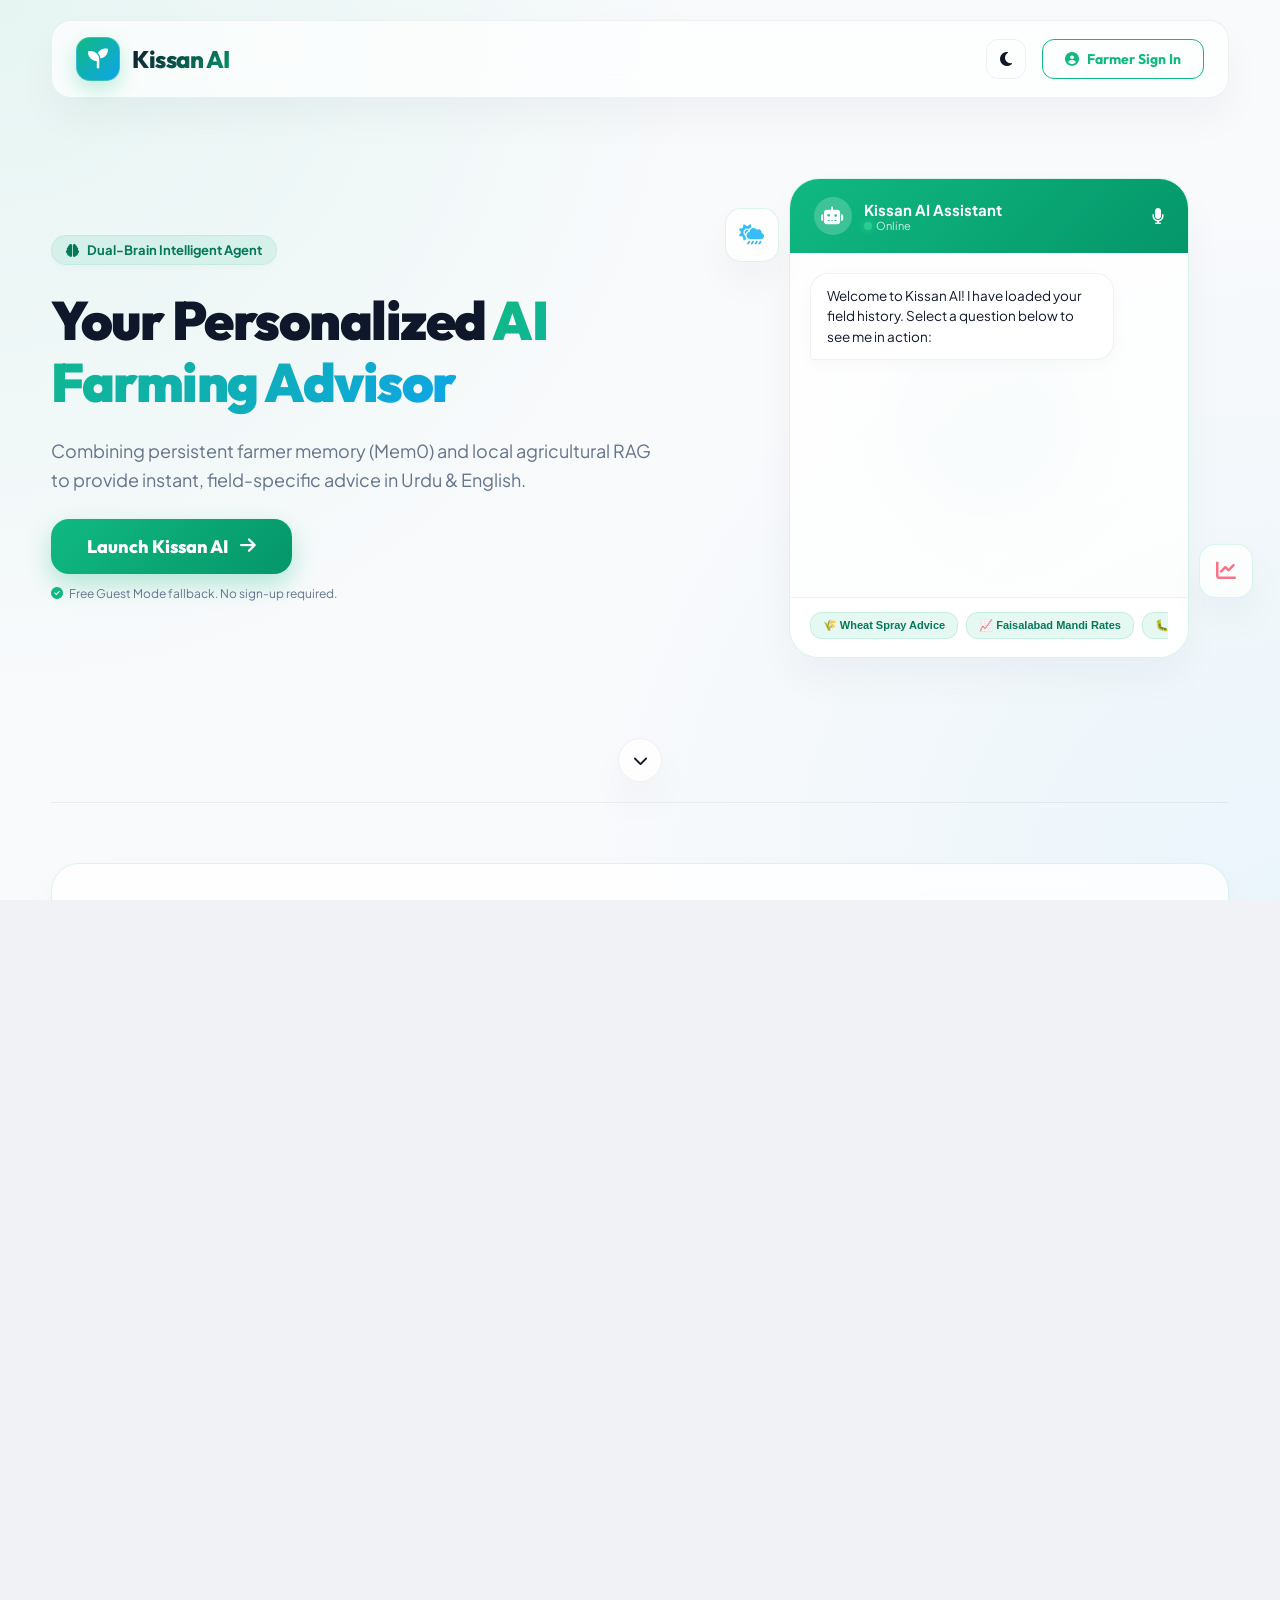
==== commit fc6873c1: "Enhance and redesign Kissan AI landing page with smooth animations and interactive widgets" ====
--- a/static/index.html
+++ b/static/index.html
@@ -1,356 +1,1733 @@
 <!DOCTYPE html>
 <html lang="en">
 <head>
-<meta charset="UTF-8">
-<meta name="viewport" content="width=device-width, initial-scale=1.0, maximum-scale=1.0, user-scalable=no">
-<title>Kissan AI - Smart Farming Assistant for Pakistani Farmers</title>
-<link href="https://cdnjs.cloudflare.com/ajax/libs/font-awesome/6.4.0/css/all.min.css" rel="stylesheet">
-<link href="https://fonts.googleapis.com/css2?family=Inter:wght@300;400;500;600;700;800&display=swap" rel="stylesheet">
-<link rel="stylesheet" href="shared.css">
-<style>
-  html {
-    scroll-behavior: smooth;
-  }
-  body.landing-body {
-    margin: 0;
-    padding: 0;
-    min-height: 100vh;
-    background: radial-gradient(circle at top left, rgba(37, 211, 102, 0.15), transparent 45%),
-                radial-gradient(circle at bottom right, rgba(52, 183, 241, 0.1), transparent 45%),
-                #070f0b;
-    color: #ffffff;
-    font-family: 'Inter', sans-serif;
-    display: flex;
-    flex-direction: column;
-    justify-content: space-between;
-    overflow-x: hidden;
-  }
-
-  .landing-container {
-    width: min(1120px, 92%);
-    margin: 0 auto;
-    padding: 24px 0 60px 0;
-  }
-
-  /* Header Brand */
-  .header-brand {
-    display: flex;
-    align-items: center;
-    justify-content: center;
-    gap: 12px;
-    padding: 20px 0;
-  }
-
-  .brand-logo-icon {
-    width: 48px;
-    height: 48px;
-    background: linear-gradient(135deg, var(--primary), var(--primary-dark));
-    border-radius: 16px;
-    display: flex;
-    align-items: center;
-    justify-content: center;
-    font-size: 24px;
-    color: white;
-    box-shadow: 0 8px 20px rgba(37, 211, 102, 0.35);
-  }
-
-  .brand-logo-text {
-    font-size: 28px;
-    font-weight: 800;
-    letter-spacing: -0.5px;
-    background: linear-gradient(135deg, #ffffff, #a3e635);
-    -webkit-background-clip: text;
-    -webkit-text-fill-color: transparent;
-  }
-
-  .tagline-badge {
-    text-align: center;
-    font-size: 14px;
-    color: rgba(255, 255, 255, 0.75);
-    font-weight: 500;
-    margin-top: 4px;
-  }
-
-  /* Hero Section */
-  .hero-section {
-    display: flex;
-    flex-direction: column;
-    align-items: center;
-    text-align: center;
-    margin: 40px 0 50px 0;
-    gap: 24px;
-  }
-
-  .hero-title {
-    font-size: clamp(32px, 5vw, 54px);
-    font-weight: 800;
-    line-height: 1.15;
-    max-width: 800px;
-    letter-spacing: -1px;
-  }
-
-  .hero-title span {
-    color: var(--primary);
-  }
-
-  .hero-subtitle {
-    font-size: clamp(16px, 2vw, 19px);
-    color: rgba(255, 255, 255, 0.7);
-    max-width: 650px;
-    line-height: 1.6;
-  }
-
-  /* Farmer Image Display */
-  .hero-image-card {
-    position: relative;
-    width: 100%;
-    max-width: 720px;
-    height: 320px;
-    border-radius: 28px;
-    overflow: hidden;
-    margin: 12px 0 24px 0;
-    box-shadow: 0 20px 50px rgba(0, 0, 0, 0.6), 0 0 0 1px rgba(255, 255, 255, 0.1);
-    background: linear-gradient(180deg, rgba(15, 23, 42, 0.2), rgba(7, 15, 11, 0.9)),
-                url('https://images.unsplash.com/photo-1592982537447-7440770cbfc9?auto=format&fit=crop&w=1200&q=80') center/cover no-repeat;
-    display: flex;
-    align-items: flex-end;
-    padding: 32px;
-  }
-
-  .hero-image-overlay {
-    background: rgba(15, 23, 42, 0.75);
-    backdrop-filter: blur(16px);
-    -webkit-backdrop-filter: blur(16px);
-    padding: 16px 24px;
-    border-radius: 20px;
-    border: 1px solid rgba(255, 255, 255, 0.15);
-    display: flex;
-    align-items: center;
-    gap: 16px;
-    text-align: left;
-  }
-
-  .hero-image-overlay i {
-    font-size: 28px;
-    color: var(--primary);
-  }
-
-  /* Big Green Get Started Button */
-  .btn-get-started {
-    width: min(360px, 90%);
-    padding: 18px 36px;
-    background: linear-gradient(135deg, var(--primary), var(--primary-dark));
-    color: #ffffff;
-    font-size: 20px;
-    font-weight: 800;
-    border: none;
-    border-radius: 20px;
-    cursor: pointer;
-    transition: all 0.3s cubic-bezier(0.4, 0, 0.2, 1);
-    box-shadow: 0 10px 30px rgba(37, 211, 102, 0.4);
-    display: inline-flex;
-    align-items: center;
-    justify-content: center;
-    gap: 14px;
-    text-decoration: none;
-  }
-
-  .btn-get-started:hover {
-    transform: translateY(-3px) scale(1.02);
-    box-shadow: 0 15px 40px rgba(37, 211, 102, 0.55);
-  }
-
-  .btn-get-started:active {
-    transform: translateY(0) scale(0.98);
-  }
-
-  /* Feature Cards */
-  .features-grid {
-    display: grid;
-    grid-template-columns: repeat(auto-fit, minmax(280px, 1fr));
-    gap: 24px;
-    margin-top: 30px;
-  }
-
-  .feature-card {
-    background: rgba(30, 41, 59, 0.55);
-    backdrop-filter: blur(20px);
-    -webkit-backdrop-filter: blur(20px);
-    border: 1px solid rgba(255, 255, 255, 0.08);
-    border-radius: 24px;
-    padding: 28px;
-    transition: all 0.3s ease;
-    display: flex;
-    flex-direction: column;
-    gap: 14px;
-  }
-
-  .feature-card:hover {
-    transform: translateY(-5px);
-    border-color: rgba(37, 211, 102, 0.3);
-    box-shadow: 0 12px 30px rgba(0, 0, 0, 0.3);
-  }
-
-  .feature-icon {
-    width: 56px;
-    height: 56px;
-    border-radius: 18px;
-    display: flex;
-    align-items: center;
-    justify-content: center;
-    font-size: 26px;
-  }
-
-  .feature-icon.weather {
-    background: rgba(52, 183, 241, 0.15);
-    color: #38bdf8;
-  }
-
-  .feature-icon.pest {
-    background: rgba(239, 68, 68, 0.15);
-    color: #f87171;
-  }
-
-  .feature-icon.mandi {
-    background: rgba(37, 211, 102, 0.15);
-    color: #4ade80;
-  }
-
-  .feature-title {
-    font-size: 20px;
-    font-weight: 700;
-    color: white;
-  }
-
-  .feature-desc {
-    font-size: 14px;
-    color: rgba(255, 255, 255, 0.65);
-    line-height: 1.5;
-  }
-
-  /* Footer */
-  .footer-landing {
-    text-align: center;
-    padding: 24px 0;
-    border-top: 1px solid rgba(255, 255, 255, 0.06);
-    color: rgba(255, 255, 255, 0.5);
-    font-size: 13px;
-  }
-
-  .footer-landing i {
-    color: #ef4444;
-  }
-</style>
+  <meta charset="UTF-8">
+  <meta name="viewport" content="width=device-width, initial-scale=1.0, maximum-scale=1.0, user-scalable=no">
+  <title>Kissan AI - Smart Dual-Brain Farming Assistant for Pakistani Farmers</title>
+  <link href="https://cdnjs.cloudflare.com/ajax/libs/font-awesome/6.4.0/css/all.min.css" rel="stylesheet">
+  <link href="https://fonts.googleapis.com/css2?family=Outfit:wght@300;400;500;600;700;800;900&family=Noto+Nastaliq+Urdu:wght@400;700&family=Plus+Jakarta+Sans:wght@300;400;500;600;700;800&display=swap" rel="stylesheet">
+  <link rel="stylesheet" href="shared.css">
+  <style>
+    :root {
+      --primary: #10b981;
+      --primary-dark: #059669;
+      --primary-glow: rgba(16, 185, 129, 0.15);
+      --secondary: #0ea5e9;
+      --bg-gradient: radial-gradient(circle at top left, rgba(16, 185, 129, 0.08), transparent 45%),
+                      radial-gradient(circle at bottom right, rgba(14, 165, 233, 0.06), transparent 45%),
+                      #f8fafc;
+      --text-color: #0f172a;
+      --text-muted: #64748b;
+      --card-bg: rgba(255, 255, 255, 0.8);
+      --card-border: rgba(16, 185, 129, 0.15);
+      --glass-bg: rgba(255, 255, 255, 0.7);
+      --glass-border: rgba(15, 23, 42, 0.06);
+      --shadow: 0 20px 40px rgba(15, 23, 42, 0.04);
+      --chat-bubble-user: #e6fcf2;
+      --chat-bubble-bot: #ffffff;
+      --font-display: 'Outfit', sans-serif;
+      --font-body: 'Plus Jakarta Sans', sans-serif;
+      --badge-bg: rgba(16, 185, 129, 0.1);
+      --badge-text: #047857;
+      --tab-inactive: #f1f5f9;
+      --tab-inactive-text: #475569;
+    }
+
+    body[data-theme="dark"] {
+      --bg-gradient: radial-gradient(circle at top left, rgba(16, 185, 129, 0.12), transparent 40%),
+                      radial-gradient(circle at bottom right, rgba(14, 165, 233, 0.08), transparent 40%),
+                      #0f172a;
+      --text-color: #f8fafc;
+      --text-muted: #94a3b8;
+      --card-bg: rgba(30, 41, 59, 0.75);
+      --card-border: rgba(16, 185, 129, 0.25);
+      --glass-bg: rgba(15, 23, 42, 0.65);
+      --glass-border: rgba(255, 255, 255, 0.08);
+      --shadow: 0 25px 50px rgba(0, 0, 0, 0.25);
+      --chat-bubble-user: #134e3a;
+      --chat-bubble-bot: #1e293b;
+      --badge-bg: rgba(16, 185, 129, 0.2);
+      --badge-text: #34d399;
+      --tab-inactive: #1e293b;
+      --tab-inactive-text: #94a3b8;
+    }
+
+    html {
+      scroll-behavior: smooth;
+    }
+    
+    body.landing-body {
+      margin: 0;
+      padding: 0;
+      min-height: 100vh;
+      background: var(--bg-gradient);
+      color: var(--text-color);
+      font-family: var(--font-body);
+      display: flex;
+      flex-direction: column;
+      justify-content: space-between;
+      overflow-x: hidden;
+      position: relative;
+    }
+
+    /* Floating Abstract Blobs */
+    .blob-bg {
+      position: absolute;
+      width: 600px;
+      height: 600px;
+      background: radial-gradient(circle, rgba(16, 185, 129, 0.1) 0%, transparent 70%);
+      top: -150px;
+      right: -100px;
+      z-index: -1;
+      filter: blur(40px);
+      animation: pulseBlob 10s infinite alternate ease-in-out;
+      pointer-events: none;
+    }
+
+    .blob-bg-2 {
+      position: absolute;
+      width: 500px;
+      height: 500px;
+      background: radial-gradient(circle, rgba(14, 165, 233, 0.08) 0%, transparent 70%);
+      bottom: 10%;
+      left: -150px;
+      z-index: -1;
+      filter: blur(40px);
+      animation: pulseBlob 14s infinite alternate-reverse ease-in-out 2s;
+      pointer-events: none;
+    }
+
+    @keyframes pulseBlob {
+      0% { transform: scale(1) translate(0, 0); opacity: 0.7; }
+      50% { transform: scale(1.15) translate(50px, -30px); opacity: 1; }
+      100% { transform: scale(0.9) translate(-30px, 50px); opacity: 0.6; }
+    }
+
+    .landing-container {
+      width: min(1200px, 92%);
+      margin: 0 auto;
+      padding: 20px 0 60px 0;
+      position: relative;
+    }
+
+    /* Glassmorphism Header */
+    .header-brand {
+      display: flex;
+      align-items: center;
+      justify-content: space-between;
+      padding: 16px 24px;
+      border-radius: 20px;
+      background: var(--glass-bg);
+      border: 1px solid var(--glass-border);
+      backdrop-filter: blur(12px);
+      -webkit-backdrop-filter: blur(12px);
+      box-shadow: var(--shadow);
+      animation: slideDown 0.8s cubic-bezier(0.16, 1, 0.3, 1);
+      position: sticky;
+      top: 20px;
+      z-index: 1000;
+    }
+
+    .brand-logo {
+      display: flex;
+      align-items: center;
+      gap: 12px;
+    }
+
+    .brand-logo-icon {
+      width: 44px;
+      height: 44px;
+      background: linear-gradient(135deg, #10b981, #0ea5e9);
+      border-radius: 14px;
+      display: flex;
+      align-items: center;
+      justify-content: center;
+      font-size: 20px;
+      color: white;
+      box-shadow: 0 8px 20px rgba(16, 185, 129, 0.25);
+      animation: logoGlow 3s infinite alternate;
+    }
+
+    @keyframes logoGlow {
+      0% { box-shadow: 0 4px 12px rgba(16, 185, 129, 0.25); }
+      100% { box-shadow: 0 12px 24px rgba(14, 165, 233, 0.4); }
+    }
+
+    .brand-logo-text {
+      font-family: var(--font-display);
+      font-size: 24px;
+      font-weight: 800;
+      letter-spacing: -0.5px;
+      background: linear-gradient(135deg, var(--text-color), #059669);
+      -webkit-background-clip: text;
+      -webkit-text-fill-color: transparent;
+    }
+
+    .nav-actions {
+      display: flex;
+      align-items: center;
+      gap: 16px;
+    }
+
+    .theme-toggle-btn {
+      width: 40px;
+      height: 40px;
+      border-radius: 12px;
+      border: 1px solid var(--glass-border);
+      background: transparent;
+      color: var(--text-color);
+      cursor: pointer;
+      display: flex;
+      align-items: center;
+      justify-content: center;
+      font-size: 16px;
+      transition: all 0.3s ease;
+    }
+
+    .theme-toggle-btn:hover {
+      background: var(--badge-bg);
+      color: var(--primary);
+      transform: scale(1.05);
+    }
+
+    .btn-nav-login {
+      padding: 10px 22px;
+      border: 1.5px solid var(--primary);
+      background: transparent;
+      color: var(--primary);
+      font-family: var(--font-display);
+      font-weight: 700;
+      font-size: 14px;
+      border-radius: 12px;
+      cursor: pointer;
+      text-decoration: none;
+      transition: all 0.3s ease;
+      display: flex;
+      align-items: center;
+      gap: 8px;
+    }
+
+    .btn-nav-login:hover {
+      background: var(--primary);
+      color: white;
+      box-shadow: 0 8px 20px rgba(16, 185, 129, 0.2);
+    }
+
+    /* Hero Section */
+    .hero-section {
+      display: grid;
+      grid-template-columns: 1.15fr 0.85fr;
+      align-items: center;
+      margin: 80px 0;
+      gap: 48px;
+    }
+
+    @media (max-width: 968px) {
+      .hero-section {
+        grid-template-columns: 1fr;
+        text-align: center;
+        margin: 40px 0;
+        gap: 36px;
+      }
+    }
+
+    .hero-left {
+      display: flex;
+      flex-direction: column;
+      gap: 24px;
+      animation: fadeInUp 0.8s cubic-bezier(0.16, 1, 0.3, 1) 0.2s both;
+    }
+
+    .hero-badge {
+      align-self: flex-start;
+      padding: 6px 14px;
+      background: var(--badge-bg);
+      color: var(--badge-text);
+      font-size: 13px;
+      font-weight: 700;
+      border-radius: 20px;
+      display: inline-flex;
+      align-items: center;
+      gap: 8px;
+      border: 1px solid rgba(16, 185, 129, 0.1);
+      box-shadow: 0 4px 10px rgba(0,0,0,0.02);
+    }
+
+    @media (max-width: 968px) {
+      .hero-badge {
+        align-self: center;
+      }
+    }
+
+    .hero-title {
+      font-family: var(--font-display);
+      font-size: clamp(34px, 5.5vw, 54px);
+      font-weight: 900;
+      line-height: 1.15;
+      letter-spacing: -1.5px;
+      color: var(--text-color);
+    }
+
+    .hero-title span {
+      background: linear-gradient(135deg, #10b981, #0ea5e9);
+      -webkit-background-clip: text;
+      -webkit-text-fill-color: transparent;
+    }
+
+    .hero-subtitle {
+      font-size: 18px;
+      color: var(--text-muted);
+      line-height: 1.6;
+      max-width: 600px;
+    }
+
+    .hero-actions-container {
+      display: flex;
+      flex-direction: column;
+      gap: 12px;
+    }
+
+    .btn-get-started {
+      align-self: flex-start;
+      padding: 16px 36px;
+      background: linear-gradient(135deg, #10b981, #059669);
+      color: white;
+      font-family: var(--font-display);
+      font-size: 18px;
+      font-weight: 800;
+      border: none;
+      border-radius: 18px;
+      cursor: pointer;
+      transition: all 0.3s cubic-bezier(0.4, 0, 0.2, 1);
+      box-shadow: 0 10px 25px rgba(16, 185, 129, 0.3);
+      display: inline-flex;
+      align-items: center;
+      justify-content: center;
+      gap: 12px;
+      text-decoration: none;
+    }
+
+    @media (max-width: 968px) {
+      .btn-get-started {
+        align-self: center;
+      }
+    }
+
+    .btn-get-started:hover {
+      transform: translateY(-3px) scale(1.02);
+      box-shadow: 0 15px 35px rgba(16, 185, 129, 0.45);
+    }
+
+    .btn-get-started:active {
+      transform: translateY(0) scale(0.98);
+    }
+
+    .badge-subinfo {
+      font-size: 12px;
+      color: var(--text-muted);
+      display: flex;
+      align-items: center;
+      gap: 6px;
+    }
+    @media (max-width: 968px) {
+      .badge-subinfo {
+        justify-content: center;
+      }
+    }
+
+    /* Hero Right (Mock Chat Simulator) */
+    .hero-right {
+      display: flex;
+      justify-content: center;
+      align-items: center;
+      position: relative;
+      animation: fadeInUp 0.8s cubic-bezier(0.16, 1, 0.3, 1) 0.4s both;
+    }
+
+    .chat-mock-container {
+      width: 100%;
+      max-width: 400px;
+      background: var(--card-bg);
+      border: 1px solid var(--card-border);
+      border-radius: 30px;
+      box-shadow: var(--shadow);
+      overflow: hidden;
+      display: flex;
+      flex-direction: column;
+      height: 480px;
+      backdrop-filter: blur(8px);
+      -webkit-backdrop-filter: blur(8px);
+    }
+
+    .chat-mock-header {
+      background: linear-gradient(135deg, #10b981, #059669);
+      padding: 18px 24px;
+      color: white;
+      display: flex;
+      align-items: center;
+      justify-content: space-between;
+    }
+
+    .chat-mock-header-info {
+      display: flex;
+      align-items: center;
+      gap: 12px;
+    }
+
+    .chat-mock-avatar {
+      width: 38px;
+      height: 38px;
+      background: rgba(255,255,255,0.2);
+      border-radius: 50%;
+      display: flex;
+      align-items: center;
+      justify-content: center;
+      font-size: 18px;
+    }
+
+    .chat-mock-title {
+      font-weight: 700;
+      font-size: 15px;
+    }
+
+    .chat-mock-status {
+      font-size: 11px;
+      opacity: 0.8;
+      display: flex;
+      align-items: center;
+      gap: 4px;
+    }
+
+    .chat-mock-status::before {
+      content: '';
+      display: inline-block;
+      width: 8px;
+      height: 8px;
+      border-radius: 50%;
+      background: #34d399;
+      box-shadow: 0 0 8px #34d399;
+      animation: pulse 2s infinite;
+    }
+
+    .chat-mock-body {
+      flex: 1;
+      padding: 20px;
+      overflow-y: auto;
+      display: flex;
+      flex-direction: column;
+      gap: 14px;
+      background: radial-gradient(circle at center, rgba(16, 185, 129, 0.02), transparent 70%);
+    }
+
+    .chat-mock-msg {
+      max-width: 85%;
+      padding: 12px 16px;
+      border-radius: 18px;
+      font-size: 13.5px;
+      line-height: 1.5;
+      animation: msgPop 0.4s cubic-bezier(0.175, 0.885, 0.32, 1.275) both;
+    }
+
+    @keyframes msgPop {
+      from { opacity: 0; transform: scale(0.9) translateY(10px); }
+      to { opacity: 1; transform: scale(1) translateY(0); }
+    }
+
+    .chat-mock-msg.bot {
+      background: var(--chat-bubble-bot);
+      align-self: flex-start;
+      border-bottom-left-radius: 4px;
+      color: var(--text-color);
+      box-shadow: 0 4px 15px rgba(0,0,0,0.03);
+      border: 1px solid var(--glass-border);
+    }
+
+    .chat-mock-msg.user {
+      background: var(--chat-bubble-user);
+      align-self: flex-end;
+      border-bottom-right-radius: 4px;
+      color: var(--text-color);
+      box-shadow: 0 4px 15px rgba(16, 185, 129, 0.05);
+    }
+
+    .chat-mock-msg-urdu {
+      font-family: 'Noto Nastaliq Urdu', serif;
+      direction: rtl;
+      text-align: right;
+      font-size: 13px;
+      line-height: 2;
+    }
+
+    .chat-mock-typing {
+      align-self: flex-start;
+      background: var(--chat-bubble-bot);
+      border-radius: 18px;
+      border-bottom-left-radius: 4px;
+      padding: 12px 20px;
+      display: none;
+      gap: 5px;
+      align-items: center;
+      box-shadow: 0 4px 15px rgba(0,0,0,0.03);
+      border: 1px solid var(--glass-border);
+    }
+
+    .typing-dot {
+      width: 6px;
+      height: 6px;
+      background: var(--text-muted);
+      border-radius: 50%;
+      animation: typingBounce 1.4s infinite ease-in-out;
+    }
+    .typing-dot:nth-child(2) { animation-delay: 0.2s; }
+    .typing-dot:nth-child(3) { animation-delay: 0.4s; }
+
+    @keyframes typingBounce {
+      0%, 80%, 100% { transform: translateY(0); }
+      40% { transform: translateY(-6px); }
+    }
+
+    .chat-mock-footer {
+      padding: 14px 20px;
+      background: var(--glass-bg);
+      border-top: 1px solid var(--glass-border);
+      display: flex;
+      flex-direction: column;
+      gap: 10px;
+    }
+
+    .chat-mock-pills {
+      display: flex;
+      gap: 8px;
+      overflow-x: auto;
+      padding-bottom: 4px;
+      scrollbar-width: none;
+    }
+    .chat-mock-pills::-webkit-scrollbar { display: none; }
+
+    .chat-mock-pill-btn {
+      padding: 6px 12px;
+      background: var(--badge-bg);
+      border: 1px solid rgba(16, 185, 129, 0.15);
+      border-radius: 12px;
+      font-size: 11px;
+      color: var(--badge-text);
+      cursor: pointer;
+      white-space: nowrap;
+      font-weight: 600;
+      transition: all 0.2s ease;
+    }
+
+    .chat-mock-pill-btn:hover {
+      background: var(--primary);
+      color: white;
+      transform: translateY(-1px);
+    }
+
+    /* Floating simulation icons */
+    .floating-icon {
+      position: absolute;
+      width: 54px;
+      height: 54px;
+      background: var(--card-bg);
+      border-radius: 16px;
+      box-shadow: var(--shadow);
+      display: flex;
+      align-items: center;
+      justify-content: center;
+      font-size: 20px;
+      border: 1px solid var(--card-border);
+      backdrop-filter: blur(10px);
+      z-index: 5;
+    }
+
+    .f-icon-1 { top: 30px; left: -24px; color: #38bdf8; animation: float 6s ease-in-out infinite 0.5s; }
+    .f-icon-2 { bottom: 60px; right: -24px; color: #fb7185; animation: float 7s ease-in-out infinite; }
+
+    /* Interactive Field Analyzer Widget (WOW Factor) */
+    .analyzer-section {
+      padding: 60px 0;
+      border-top: 1px solid var(--glass-border);
+    }
+
+    .analyzer-card {
+      background: var(--card-bg);
+      border: 1px solid var(--card-border);
+      border-radius: 28px;
+      padding: 40px;
+      box-shadow: var(--shadow);
+      backdrop-filter: blur(10px);
+      display: grid;
+      grid-template-columns: 0.9fr 1.1fr;
+      gap: 40px;
+      align-items: center;
+    }
+
+    @media (max-width: 868px) {
+      .analyzer-card {
+        grid-template-columns: 1fr;
+        padding: 24px;
+        gap: 28px;
+      }
+    }
+
+    .analyzer-left {
+      display: flex;
+      flex-direction: column;
+      gap: 20px;
+    }
+
+    .analyzer-tag {
+      align-self: flex-start;
+      padding: 4px 10px;
+      background: rgba(14, 165, 233, 0.1);
+      color: #0ea5e9;
+      font-size: 11px;
+      font-weight: 700;
+      border-radius: 10px;
+      text-transform: uppercase;
+      letter-spacing: 0.5px;
+    }
+
+    .analyzer-title {
+      font-family: var(--font-display);
+      font-size: 28px;
+      font-weight: 800;
+      color: var(--text-color);
+      line-height: 1.25;
+    }
+
+    .analyzer-desc {
+      font-size: 14px;
+      color: var(--text-muted);
+      line-height: 1.6;
+    }
+
+    .analyzer-form {
+      display: flex;
+      flex-direction: column;
+      gap: 16px;
+    }
+
+    .form-group {
+      display: flex;
+      flex-direction: column;
+      gap: 6px;
+    }
+
+    .form-label {
+      font-size: 12px;
+      font-weight: 700;
+      color: var(--text-color);
+      text-transform: uppercase;
+      letter-spacing: 0.5px;
+    }
+
+    .form-select {
+      width: 100%;
+      padding: 12px 16px;
+      border-radius: 12px;
+      border: 1px solid var(--glass-border);
+      background: var(--tab-inactive);
+      color: var(--text-color);
+      font-family: inherit;
+      font-size: 14px;
+      font-weight: 600;
+      outline: none;
+      transition: all 0.3s ease;
+      cursor: pointer;
+    }
+
+    .form-select:focus {
+      border-color: var(--primary);
+      box-shadow: 0 0 0 3px var(--primary-glow);
+    }
+
+    .btn-analyze {
+      padding: 14px;
+      background: linear-gradient(135deg, #0ea5e9, #0284c7);
+      color: white;
+      font-family: var(--font-display);
+      font-size: 15px;
+      font-weight: 700;
+      border: none;
+      border-radius: 14px;
+      cursor: pointer;
+      display: flex;
+      align-items: center;
+      justify-content: center;
+      gap: 8px;
+      transition: all 0.3s ease;
+      box-shadow: 0 8px 20px rgba(14, 165, 233, 0.2);
+    }
+
+    .btn-analyze:hover {
+      transform: translateY(-2px);
+      box-shadow: 0 12px 25px rgba(14, 165, 233, 0.35);
+    }
+
+    .analyzer-right {
+      background: rgba(15, 23, 42, 0.03);
+      border: 1px dashed var(--glass-border);
+      border-radius: 20px;
+      padding: 24px;
+      min-height: 280px;
+      display: flex;
+      flex-direction: column;
+      justify-content: center;
+      align-items: center;
+      text-align: center;
+      transition: all 0.3s ease;
+      position: relative;
+    }
+
+    body[data-theme="dark"] .analyzer-right {
+      background: rgba(0, 0, 0, 0.15);
+    }
+
+    .analyzer-result-active {
+      align-items: flex-start;
+      text-align: left;
+      justify-content: flex-start;
+      background: var(--card-bg);
+      border: 1px solid var(--glass-border);
+    }
+
+    .result-placeholder-icon {
+      font-size: 48px;
+      color: var(--primary);
+      margin-bottom: 12px;
+      opacity: 0.8;
+      animation: float 4s ease-in-out infinite;
+    }
+
+    .result-placeholder-text {
+      font-size: 15px;
+      font-weight: 600;
+      color: var(--text-color);
+    }
+
+    .result-placeholder-sub {
+      font-size: 12px;
+      color: var(--text-muted);
+      margin-top: 4px;
+    }
+
+    /* Result Content Styling */
+    .analyzer-result-content {
+      width: 100%;
+      display: flex;
+      flex-direction: column;
+      gap: 16px;
+    }
+
+    .result-header {
+      display: flex;
+      align-items: center;
+      justify-content: space-between;
+      border-bottom: 1px solid var(--glass-border);
+      padding-bottom: 10px;
+      width: 100%;
+    }
+
+    .result-badge {
+      display: flex;
+      align-items: center;
+      gap: 6px;
+      font-size: 12px;
+      font-weight: 700;
+      color: var(--primary);
+    }
+
+    .result-meta {
+      font-size: 11px;
+      color: var(--text-muted);
+    }
+
+    .result-advisory {
+      font-size: 13.5px;
+      line-height: 1.6;
+      color: var(--text-color);
+      margin: 4px 0;
+    }
+
+    .result-stats-row {
+      display: grid;
+      grid-template-columns: 1fr 1fr;
+      gap: 12px;
+      width: 100%;
+    }
+
+    .result-stat-card {
+      background: var(--tab-inactive);
+      padding: 12px;
+      border-radius: 12px;
+      border: 1px solid var(--glass-border);
+    }
+
+    .result-stat-label {
+      font-size: 10px;
+      color: var(--text-muted);
+      text-transform: uppercase;
+      font-weight: 700;
+    }
+
+    .result-stat-value {
+      font-size: 14px;
+      font-weight: 700;
+      color: var(--text-color);
+      margin-top: 2px;
+    }
+
+    /* Tabs Component - Tech Architecture */
+    .architecture-section {
+      padding: 80px 0;
+      border-top: 1px solid var(--glass-border);
+    }
+
+    .arch-header {
+      text-align: center;
+      margin-bottom: 40px;
+    }
+
+    .arch-badge {
+      padding: 4px 12px;
+      background: var(--badge-bg);
+      color: var(--badge-text);
+      border-radius: 12px;
+      font-size: 12px;
+      font-weight: 700;
+      display: inline-block;
+      margin-bottom: 12px;
+    }
+
+    .arch-title {
+      font-family: var(--font-display);
+      font-size: 32px;
+      font-weight: 800;
+      color: var(--text-color);
+    }
+
+    .arch-desc {
+      font-size: 16px;
+      color: var(--text-muted);
+      margin-top: 8px;
+    }
+
+    .tabs-container {
+      max-width: 900px;
+      margin: 0 auto;
+      display: flex;
+      flex-direction: column;
+      gap: 24px;
+    }
+
+    .tabs-nav {
+      display: flex;
+      background: var(--tab-inactive);
+      padding: 6px;
+      border-radius: 16px;
+      gap: 6px;
+      border: 1px solid var(--glass-border);
+    }
+
+    @media (max-width: 600px) {
+      .tabs-nav {
+        flex-direction: column;
+      }
+    }
+
+    .tab-btn {
+      flex: 1;
+      padding: 12px;
+      border: none;
+      border-radius: 12px;
+      background: transparent;
+      color: var(--tab-inactive-text);
+      font-family: var(--font-display);
+      font-size: 14px;
+      font-weight: 700;
+      cursor: pointer;
+      transition: all 0.3s ease;
+      display: flex;
+      align-items: center;
+      justify-content: center;
+      gap: 8px;
+    }
+
+    .tab-btn.active {
+      background: var(--card-bg);
+      color: var(--primary);
+      box-shadow: 0 4px 12px rgba(0,0,0,0.05);
+    }
+
+    .tab-pane {
+      display: none;
+      background: var(--card-bg);
+      border: 1px solid var(--card-border);
+      border-radius: 24px;
+      padding: 36px;
+      box-shadow: var(--shadow);
+      animation: fadeIn 0.5s ease;
+    }
+
+    .tab-pane.active {
+      display: block;
+    }
+
+    .tab-grid {
+      display: grid;
+      grid-template-columns: 1.1fr 0.9fr;
+      gap: 32px;
+      align-items: center;
+    }
+
+    @media (max-width: 768px) {
+      .tab-grid {
+        grid-template-columns: 1fr;
+      }
+    }
+
+    .tab-content-left {
+      display: flex;
+      flex-direction: column;
+      gap: 16px;
+    }
+
+    .tab-content-title {
+      font-family: var(--font-display);
+      font-size: 22px;
+      font-weight: 800;
+      color: var(--text-color);
+    }
+
+    .tab-content-list {
+      display: flex;
+      flex-direction: column;
+      gap: 12px;
+      margin-top: 10px;
+    }
+
+    .tab-content-item {
+      display: flex;
+      gap: 12px;
+      font-size: 14px;
+      line-height: 1.5;
+      color: var(--text-color);
+    }
+
+    .tab-content-item i {
+      color: var(--primary);
+      font-size: 16px;
+      margin-top: 3px;
+    }
+
+    .tab-content-right {
+      background: rgba(16, 185, 129, 0.03);
+      border: 1px solid var(--glass-border);
+      border-radius: 16px;
+      padding: 24px;
+      display: flex;
+      flex-direction: column;
+      gap: 12px;
+    }
+
+    .tech-pill {
+      display: inline-flex;
+      align-items: center;
+      gap: 8px;
+      padding: 6px 12px;
+      background: var(--tab-inactive);
+      border-radius: 10px;
+      font-size: 12px;
+      font-weight: 700;
+      color: var(--text-color);
+      border: 1px solid var(--glass-border);
+    }
+
+    /* Core Features Grid Section */
+    .section-features {
+      padding: 80px 0;
+      border-top: 1px solid var(--glass-border);
+    }
+
+    .section-title-wrap {
+      text-align: center;
+      margin-bottom: 50px;
+    }
+
+    .section-title {
+      font-family: var(--font-display);
+      font-size: 36px;
+      font-weight: 900;
+      color: var(--text-color);
+      margin-bottom: 12px;
+    }
+
+    .section-subtitle {
+      font-size: 16px;
+      color: var(--text-muted);
+    }
+
+    .features-grid {
+      display: grid;
+      grid-template-columns: repeat(auto-fit, minmax(280px, 1fr));
+      gap: 30px;
+    }
+
+    .feature-card {
+      background: var(--card-bg);
+      border: 1px solid var(--card-border);
+      border-radius: 28px;
+      padding: 36px;
+      transition: all 0.3s cubic-bezier(0.4, 0, 0.2, 1);
+      display: flex;
+      flex-direction: column;
+      gap: 16px;
+      box-shadow: var(--shadow);
+      position: relative;
+      overflow: hidden;
+      backdrop-filter: blur(8px);
+      -webkit-backdrop-filter: blur(8px);
+    }
+
+    .feature-card::before {
+      content: '';
+      position: absolute;
+      top: 0;
+      left: 0;
+      width: 100%;
+      height: 4px;
+      background: transparent;
+      transition: all 0.3s ease;
+    }
+
+    .feature-card:hover {
+      transform: translateY(-8px);
+      border-color: rgba(16, 185, 129, 0.35);
+      box-shadow: 0 20px 40px rgba(16, 185, 129, 0.08);
+    }
+
+    .feature-card:hover::before {
+      background: linear-gradient(90deg, #10b981, #0ea5e9);
+    }
+
+    .feature-icon-wrap {
+      width: 58px;
+      height: 58px;
+      border-radius: 18px;
+      display: flex;
+      align-items: center;
+      justify-content: center;
+      font-size: 24px;
+      box-shadow: 0 8px 16px rgba(0,0,0,0.02);
+    }
+
+    .feature-icon-wrap.memory { background: #e0f2fe; color: #0284c7; }
+    .feature-icon-wrap.rag { background: #fee2e2; color: #dc2626; }
+    .feature-icon-wrap.weather { background: #dcfce7; color: #16a34a; }
+    .feature-icon-wrap.voice { background: #f3e5f5; color: #9c27b0; }
+
+    .feature-card-title {
+      font-family: var(--font-display);
+      font-size: 20px;
+      font-weight: 800;
+      color: var(--text-color);
+    }
+
+    .feature-card-desc {
+      font-size: 14px;
+      color: var(--text-muted);
+      line-height: 1.6;
+    }
+
+    /* Info Stats Section */
+    .stats-section {
+      background: var(--tab-inactive);
+      border: 1px solid var(--glass-border);
+      border-radius: 24px;
+      padding: 40px;
+      display: grid;
+      grid-template-columns: repeat(4, 1fr);
+      gap: 20px;
+      text-align: center;
+      margin: 40px 0 80px 0;
+    }
+
+    @media (max-width: 768px) {
+      .stats-section {
+        grid-template-columns: repeat(2, 1fr);
+        gap: 30px;
+      }
+    }
+
+    @media (max-width: 480px) {
+      .stats-section {
+        grid-template-columns: 1fr;
+      }
+    }
+
+    .stat-number {
+      font-family: var(--font-display);
+      font-size: 36px;
+      font-weight: 900;
+      color: var(--primary);
+    }
+
+    .stat-label {
+      font-size: 13px;
+      font-weight: 700;
+      color: var(--text-color);
+      margin-top: 6px;
+    }
+
+    .stat-sub {
+      font-size: 11px;
+      color: var(--text-muted);
+      margin-top: 2px;
+    }
+
+    /* Scroll Down Button */
+    .scroll-down-wrap {
+      display: flex;
+      justify-content: center;
+      margin: 20px 0;
+    }
+
+    .scroll-down-btn {
+      background: var(--card-bg);
+      border: 1px solid var(--glass-border);
+      width: 44px;
+      height: 44px;
+      border-radius: 50%;
+      display: flex;
+      align-items: center;
+      justify-content: center;
+      color: var(--text-color);
+      font-size: 15px;
+      cursor: pointer;
+      box-shadow: var(--shadow);
+      transition: all 0.3s ease;
+      animation: bounce 2s infinite;
+    }
+
+    .scroll-down-btn:hover {
+      color: var(--primary);
+      border-color: var(--primary);
+      transform: translateY(2px);
+    }
+
+    /* Footer */
+    .footer-landing {
+      text-align: center;
+      padding: 30px 0;
+      border-top: 1px solid var(--glass-border);
+      color: var(--text-muted);
+      font-size: 14px;
+      backdrop-filter: blur(10px);
+      background: var(--glass-bg);
+    }
+
+    .footer-landing i {
+      color: #ef4444;
+      animation: beat 1.2s infinite;
+    }
+
+    /* Keyframes */
+    @keyframes slideDown {
+      from { transform: translateY(-20px); opacity: 0; }
+      to { transform: translateY(0); opacity: 1; }
+    }
+
+    @keyframes fadeInUp {
+      from { transform: translateY(30px); opacity: 0; }
+      to { transform: translateY(0); opacity: 1; }
+    }
+
+    @keyframes float {
+      0%, 100% { transform: translateY(0); }
+      50% { transform: translateY(-8px); }
+    }
+
+    @keyframes pulse {
+      0%, 100% { transform: scale(1); opacity: 1; }
+      50% { transform: scale(1.3); opacity: 0.6; }
+    }
+
+    @keyframes beat {
+      0%, 100% { transform: scale(1); }
+      50% { transform: scale(1.15); }
+    }
+
+    @keyframes bounce {
+      0%, 20%, 50%, 80%, 100% { transform: translateY(0); }
+      40% { transform: translateY(-6px); }
+      60% { transform: translateY(-3px); }
+    }
+
+    @keyframes fadeIn {
+      from { opacity: 0; }
+      to { opacity: 1; }
+    }
+  </style>
 </head>
 <body class="landing-body">
   <div class="toast-container" id="toastContainer"></div>
+  <div class="blob-bg"></div>
+  <div class="blob-bg-2"></div>
 
   <div class="landing-container">
     <!-- Header -->
     <header class="header-brand">
-      <div class="brand-logo-icon"><i class="fas fa-seedling"></i></div>
-      <div>
+      <div class="brand-logo">
+        <div class="brand-logo-icon"><i class="fas fa-seedling"></i></div>
         <div class="brand-logo-text">Kissan AI</div>
-        <div class="tagline-badge">Smart farming assistant for Pakistani farmers</div>
+      </div>
+      <div class="nav-actions">
+        <!-- Premium Theme Toggle in Header -->
+        <button class="theme-toggle-btn" onclick="toggleTheme()" title="Toggle Theme">
+          <i class="fas fa-moon" id="headerThemeIcon"></i>
+        </button>
+        <a href="login.html" class="btn-nav-login">
+          <i class="fas fa-user-circle"></i> Farmer Sign In
+        </a>
       </div>
     </header>
 
     <!-- Hero Section -->
     <section class="hero-section">
-      <h1 class="hero-title">Your Personal <span>AI Farming Expert</span> in Urdu & English</h1>
-      <p class="hero-subtitle">Instant localized agricultural advice, pest diagnosis, market rates, and weather warnings right on your phone.</p>
-
-      <!-- Visual Card -->
-      <div class="hero-image-card">
-        <div class="hero-image-overlay">
-          <i class="fas fa-mobile-alt"></i>
-          <div>
-            <div style="font-weight:700; font-size:15px; color:white;">Pakistani Farmer Assistant</div>
-            <div style="font-size:12px; color:rgba(255,255,255,0.7);">Supports Urdu, Hinglish & English voice notes</div>
+      <div class="hero-left">
+        <div class="hero-badge">
+          <i class="fas fa-brain"></i> Dual-Brain Intelligent Agent
+        </div>
+        <h1 class="hero-title">Your Personalized <span>AI Farming Advisor</span></h1>
+        <p class="hero-subtitle">Combining persistent farmer memory (Mem0) and local agricultural RAG to provide instant, field-specific advice in Urdu &amp; English.</p>
+
+        <div class="hero-actions-container">
+          <button class="btn-get-started" id="getStartedBtn" onclick="startGuestFlow()">
+            <span id="btnText">Launch Kissan AI</span>
+            <i class="fas fa-arrow-right" id="btnIcon"></i>
+          </button>
+          <div class="badge-subinfo">
+            <i class="fas fa-check-circle" style="color:var(--primary)"></i> Free Guest Mode fallback. No sign-up required.
           </div>
         </div>
       </div>
 
-      <!-- ONE BIG GREEN BUTTON -->
-      <button class="btn-get-started" id="getStartedBtn" onclick="startGuestFlow()">
-        <span id="btnText">Get Started</span>
-        <i class="fas fa-arrow-right" id="btnIcon"></i>
+      <!-- Hero Right (Interactive Mock Chat Simulator) -->
+      <div class="hero-right">
+        <div class="floating-icon f-icon-1"><i class="fas fa-cloud-sun-rain"></i></div>
+        <div class="floating-icon f-icon-2"><i class="fas fa-chart-line"></i></div>
+
+        <div class="chat-mock-container">
+          <div class="chat-mock-header">
+            <div class="chat-mock-header-info">
+              <div class="chat-mock-avatar"><i class="fas fa-robot"></i></div>
+              <div>
+                <div class="chat-mock-title">Kissan AI Assistant</div>
+                <div class="chat-mock-status">Online</div>
+              </div>
+            </div>
+            <i class="fas fa-microphone"></i>
+          </div>
+
+          <div class="chat-mock-body" id="chatMockBody">
+            <div class="chat-mock-msg bot">
+              Welcome to Kissan AI! I have loaded your field history. Select a question below to see me in action:
+            </div>
+          </div>
+
+          <!-- Typing Indicator -->
+          <div class="chat-mock-typing" id="chatMockTyping">
+            <div class="typing-dot"></div>
+            <div class="typing-dot"></div>
+            <div class="typing-dot"></div>
+          </div>
+
+          <div class="chat-mock-footer">
+            <div class="chat-mock-pills">
+              <button class="chat-mock-pill-btn" onclick="simulateChat('wheat')">🌾 Wheat Spray Advice</button>
+              <button class="chat-mock-pill-btn" onclick="simulateChat('mandi')">📈 Faisalabad Mandi Rates</button>
+              <button class="chat-mock-pill-btn" onclick="simulateChat('pest')">🐛 Cotton Whitefly Guide</button>
+            </div>
+          </div>
+        </div>
+      </div>
+    </section>
+
+    <!-- Scroll Indicator -->
+    <div class="scroll-down-wrap">
+      <button class="scroll-down-btn" onclick="scrollToFeatures()" title="Scroll Down">
+        <i class="fas fa-chevron-down"></i>
       </button>
+    </div>
+
+    <!-- Interactive Field Analyzer Widget (WOW Factor) -->
+    <section class="analyzer-section">
+      <div class="analyzer-card">
+        <div class="analyzer-left">
+          <span class="analyzer-tag">Interactive Simulation</span>
+          <h2 class="analyzer-title">Field Diagnostic &amp; Market Analyzer</h2>
+          <p class="analyzer-desc">Simulate a local field advisory lookup by selecting your parameters. Kissan AI instantly checks crop calendars, weather limitations, and local market prices.</p>
+          
+          <div class="analyzer-form">
+            <div class="form-group">
+              <label class="form-label" for="cropSelect">Target Crop</label>
+              <select class="form-select" id="cropSelect">
+                <option value="wheat">Wheat (گندم)</option>
+                <option value="cotton">Cotton (کپاس)</option>
+                <option value="rice">Rice (چاول)</option>
+              </select>
+            </div>
+            <div class="form-group">
+              <label class="form-label" for="districtSelect">District Location</label>
+              <select class="form-select" id="districtSelect">
+                <option value="multan">Multan (ملتان)</option>
+                <option value="faisalabad">Faisalabad (فیصل آباد)</option>
+                <option value="hyderabad">Hyderabad (حیدرآباد)</option>
+              </select>
+            </div>
+            <div class="form-group">
+              <label class="form-label" for="irrigationSelect">Irrigation Method</label>
+              <select class="form-select" id="irrigationSelect">
+                <option value="tubewell">Tube-well (ٹیوب ویل)</option>
+                <option value="canal">Canal (نہر)</option>
+              </select>
+            </div>
+            <button class="btn-analyze" onclick="runSimulationAnalysis()">
+              <i class="fas fa-calculator"></i> Retrieve Custom Insights
+            </button>
+          </div>
+        </div>
+
+        <div class="analyzer-right" id="analyzerRight">
+          <div class="result-placeholder" id="analyzerPlaceholder">
+            <div class="result-placeholder-icon"><i class="fas fa-server"></i></div>
+            <div class="result-placeholder-text">Waiting for input parameters...</div>
+            <div class="result-placeholder-sub">Select crop and district to generate diagnostic insight.</div>
+          </div>
+        </div>
+      </div>
     </section>
 
-    <!-- 3 Feature Cards -->
-    <section class="features-grid">
-      <div class="feature-card">
-        <div class="feature-icon weather"><i class="fas fa-cloud-sun-rain"></i></div>
-        <div class="feature-title">Weather Alerts</div>
-        <div class="feature-desc">Real-time localized rain, humidity, and frost warnings tailored for your village and crop irrigation needs.</div>
+    <!-- Technical Architecture Section (Tabs) -->
+    <section class="architecture-section">
+      <div class="arch-header">
+        <span class="arch-badge">Behind The Code</span>
+        <h2 class="arch-title">Technical Dual-Brain Architecture</h2>
+        <p class="arch-desc">How Kissan AI processes queries to provide contextually-accurate guidance.</p>
       </div>
 
-      <div class="feature-card">
-        <div class="feature-icon pest"><i class="fas fa-bug"></i></div>
-        <div class="feature-title">Pest Management</div>
-        <div class="feature-desc">Upload photos or voice notes of damaged leaves for instant AI diagnosis and recommended treatments.</div>
+      <div class="tabs-container">
+        <div class="tabs-nav">
+          <button class="tab-btn active" onclick="switchTab(event, 'tab-memory')">
+            <i class="fas fa-database"></i> Brain 1: Memory (Mem0)
+          </button>
+          <button class="tab-btn" onclick="switchTab(event, 'tab-rag')">
+            <i class="fas fa-book-open"></i> Brain 2: Agri-RAG
+          </button>
+          <button class="tab-btn" onclick="switchTab(event, 'tab-weather')">
+            <i class="fas fa-cloud-sun"></i> Weather Warning API
+          </button>
+        </div>
+
+        <div class="tab-pane active" id="tab-memory">
+          <div class="tab-grid">
+            <div class="tab-content-left">
+              <h3 class="tab-content-title">Farmer memory profile database</h3>
+              <p class="analyzer-desc">No more repeating yourself. Kissan AI learns from past conversations to build a persistent farmer profile using Mem0 semantic cloud memory.</p>
+              <div class="tab-content-list">
+                <div class="tab-content-item">
+                  <i class="fas fa-check"></i>
+                  <div><strong>Crop Tracking:</strong> Automatically records crop planting dates, harvest dates, and acreage inside the SQLite profile backend.</div>
+                </div>
+                <div class="tab-content-item">
+                  <i class="fas fa-check"></i>
+                  <div><strong>Farmer History:</strong> Retains context on available equipment, soil types, and language preference between visits.</div>
+                </div>
+                <div class="tab-content-item">
+                  <i class="fas fa-check"></i>
+                  <div><strong>Implicit Extraction:</strong> Extracts key farmer facts directly from regular chat messages without form-filling.</div>
+                </div>
+              </div>
+            </div>
+            <div class="tab-content-right">
+              <span class="tech-pill"><i class="fas fa-cog"></i> SQLite Backend</span>
+              <span class="tech-pill"><i class="fas fa-cloud"></i> Mem0 Cloud Integration</span>
+              <span class="tech-pill"><i class="fas fa-history"></i> Context Extraction</span>
+              <div style="font-size:12px;color:var(--text-muted);border-top:1px solid var(--glass-border);padding-top:12px;margin-top:8px;">
+                <strong>Local Fallback:</strong> If the cloud API keys are missing, the system utilizes local SQLite memory logs so the app works offline.
+              </div>
+            </div>
+          </div>
+        </div>
+
+        <div class="tab-pane" id="tab-rag">
+          <div class="tab-grid">
+            <div class="tab-content-left">
+              <h3 class="tab-content-title">Pakistan-Grounded Knowledge Base</h3>
+              <p class="analyzer-desc">Grounded in Pakistan-specific documents rather than general worldwide advice, preventing incorrect fertilization and crop calendars.</p>
+              <div class="tab-content-list">
+                <div class="tab-content-item">
+                  <i class="fas fa-check"></i>
+                  <div><strong>Indexed Documents:</strong> Built-in vector parser reads official agricultural statistics, Punjab/Sindh crop calendars, and water consumption guides.</div>
+                </div>
+                <div class="tab-content-item">
+                  <i class="fas fa-check"></i>
+                  <div><strong>Localized Information:</strong> Answers specific questions like "wheat planting window in Multan" using local district guides.</div>
+                </div>
+                <div class="tab-content-item">
+                  <i class="fas fa-check"></i>
+                  <div><strong>Vector Seed Retriever:</strong> Performs fast local semantic similarity searches to supply relevant snippets directly to the Qwen LLM.</div>
+                </div>
+              </div>
+            </div>
+            <div class="tab-content-right">
+              <span class="tech-pill"><i class="fas fa-file-pdf"></i> Official Pakistan PDF Assets</span>
+              <span class="tech-pill"><i class="fas fa-search"></i> Semantic Vector Chunk Index</span>
+              <span class="tech-pill"><i class="fas fa-shield-alt"></i> Anti-Hallucination Guardrails</span>
+            </div>
+          </div>
+        </div>
+
+        <div class="tab-pane" id="tab-weather">
+          <div class="tab-grid">
+            <div class="tab-content-left">
+              <h3 class="tab-content-title">Weather-Aware Spray Safeguards</h3>
+              <p class="analyzer-desc">Pesticides and liquid fertilizers get washed away or scattered in bad weather. Kissan AI parses live weather variables to issue alert notices.</p>
+              <div class="tab-content-list">
+                <div class="tab-content-item">
+                  <i class="fas fa-check"></i>
+                  <div><strong>Wind Check:</strong> Recommends postponing chemical sprays if wind speed exceeds 12 km/h.</div>
+                </div>
+                <div class="tab-content-item">
+                  <i class="fas fa-check"></i>
+                  <div><strong>Precipitation Forecasts:</strong> Warns against immediate tube-well operation if local rainfall is expected within 24 hours.</div>
+                </div>
+                <div class="tab-content-item">
+                  <i class="fas fa-check"></i>
+                  <div><strong>OpenWeatherMap API:</strong> Accesses real-time weather stations in Multan, Faisalabad, Lahore, and Karachi.</div>
+                </div>
+              </div>
+            </div>
+            <div class="tab-content-right">
+              <span class="tech-pill"><i class="fas fa-bolt"></i> Real-time OpenWeather API</span>
+              <span class="tech-pill"><i class="fas fa-exclamation-triangle"></i> Wind & Rain Warnings</span>
+              <span class="tech-pill"><i class="fas fa-water"></i> Irrigation Optimization</span>
+            </div>
+          </div>
+        </div>
       </div>
-
-      <div class="feature-card">
-        <div class="feature-icon mandi"><i class="fas fa-chart-line"></i></div>
-        <div class="feature-title">Mandi Prices</div>
-        <div class="feature-desc">Daily price updates across Punjab, Sindh & KP grain markets to get maximum profits for your harvest.</div>
+    </section>
+
+    <!-- Core Features Grid -->
+    <section class="section-features" id="featuresSection">
+      <div class="section-title-wrap">
+        <h2 class="section-title">Designed For Pakistani Agriculture</h2>
+        <p class="section-subtitle">Dual-brain farming technology powered by Alibaba Qwen-Plus AI.</p>
+      </div>
+
+      <div class="features-grid">
+        <!-- Card 1 -->
+        <div class="feature-card">
+          <div class="feature-icon-wrap memory"><i class="fas fa-database"></i></div>
+          <h3 class="feature-card-title">Memory Profiles</h3>
+          <p class="feature-card-desc">Remembers your farm's size, soil type, and crop history so you don't have to re-explain your setup on every chat.</p>
+        </div>
+
+        <!-- Card 2 -->
+        <div class="feature-card">
+          <div class="feature-icon-wrap rag"><i class="fas fa-book"></i></div>
+          <h3 class="feature-card-title">Pakistan Agri-RAG</h3>
+          <p class="feature-card-desc">Grounded in Pakistan crop calendars, fertilizer stats, water tables, and agricultural census reports for maximum accuracy.</p>
+        </div>
+
+        <!-- Card 3 -->
+        <div class="feature-card">
+          <div class="feature-icon-wrap weather"><i class="fas fa-cloud-sun-rain"></i></div>
+          <h3 class="feature-card-title">Weather Advisory</h3>
+          <p class="feature-card-desc">Integrates live temperature, wind speed, and rain metrics to advise on irrigation schedules and pesticide safety.</p>
+        </div>
+
+        <!-- Card 4 -->
+        <div class="feature-card">
+          <div class="feature-icon-wrap voice"><i class="fas fa-microphone"></i></div>
+          <h3 class="feature-card-title">Bilingual Urdu &amp; English</h3>
+          <p class="feature-card-desc">Urdu Nastaliq typography layouts and audio-mode support built specifically for conversational ease.</p>
+        </div>
+      </div>
+    </section>
+
+    <!-- Platform Stats Panel -->
+    <section class="stats-section">
+      <div>
+        <div class="stat-number">100%</div>
+        <div class="stat-label">Pakistan Grounded</div>
+        <div class="stat-sub">Crop calendars &amp; maps</div>
+      </div>
+      <div>
+        <div class="stat-number">Qwen</div>
+        <div class="stat-label">Language Engine</div>
+        <div class="stat-sub">State-of-the-art Urdu LLM</div>
+      </div>
+      <div>
+        <div class="stat-number">2-way</div>
+        <div class="stat-label">Dual-Brain</div>
+        <div class="stat-sub">RAG + Mem0 memory</div>
+      </div>
+      <div>
+        <div class="stat-number">Live</div>
+        <div class="stat-label">Weather Alerts</div>
+        <div class="stat-sub">OpenWeather updates</div>
       </div>
     </section>
   </div>
 
   <!-- Footer -->
   <footer class="footer-landing">
-    Made with <i class="fas fa-heart"></i> for Pakistani Farmers
+    Made with <i class="fas fa-heart"></i> for Pakistani Farmers | Kissan AI Platform
   </footer>
 
-<script src="shared.js"></script>
-<script>
-// Auto-redirect if user already has an active session
-document.addEventListener('DOMContentLoaded', function() {
-  const token = getAccessToken();
-  const farmer = getStoredFarmer();
-  if (token && farmer) {
-    console.log('Active session detected, auto-redirecting to chat.html');
-    window.location.href = 'chat.html';
+  <script src="shared.js"></script>
+  <script>
+  // Scroll handler
+  function scrollToFeatures() {
+    const section = document.getElementById('featuresSection');
+    if (section) section.scrollIntoView({ behavior: 'smooth' });
   }
-});
-
-async function startGuestFlow() {
-  const btn = document.getElementById('getStartedBtn');
-  const btnText = document.getElementById('btnText');
-  const btnIcon = document.getElementById('btnIcon');
-
-  if (btn) btn.disabled = true;
-  if (btnText) btnText.textContent = 'Connecting...';
-  if (btnIcon) btnIcon.className = 'fas fa-spinner fa-spin';
-
-  try {
-    const res = await apiFetch('/api/auth/guest', {
-      method: 'POST',
-      body: JSON.stringify({ name: 'Guest Farmer' })
-    }, 2, 5000);
-
-    if (!res || !res.ok) throw new Error('Guest session response invalid');
-    const data = await res.json();
-    setAuthSession(data.access_token, data.farmer, data.user_id);
-    showToast('Starting Kissan AI Guest Mode... 🌾', 'success');
-    setTimeout(() => { window.location.href = 'chat.html'; }, 400);
-  } catch (err) {
-    console.warn('Backend unavailable, using instant offline guest fallback:', err);
-    // Fallback: Store guest session locally so user is never blocked
-    setAuthSession('guest_dev_token', { name: 'Guest Farmer', is_guest: true, id: 1 }, '1');
-    showToast('Entering Guest Mode... 🌾', 'success');
-    setTimeout(() => { window.location.href = 'chat.html'; }, 400);
-  } finally {
+
+  // Auto-redirect if user already has an active session
+  document.addEventListener('DOMContentLoaded', function() {
+    const token = getAccessToken();
+    const farmer = getStoredFarmer();
+    if (token && farmer) {
+      console.log('Active session detected, auto-redirecting to chat.html');
+      window.location.href = 'chat.html';
+    }
+  });
+
+  async function startGuestFlow() {
+    const btn = document.getElementById('getStartedBtn');
+    const btnText = document.getElementById('btnText');
+    const btnIcon = document.getElementById('btnIcon');
+
+    if (btn) btn.disabled = true;
+    if (btnText) btnText.textContent = 'Connecting...';
+    if (btnIcon) btnIcon.className = 'fas fa-spinner fa-spin';
+
+    try {
+      const res = await apiFetch('/api/auth/guest', { method: 'POST' });
+      if (!res || !res.ok) throw new Error('Guest session response invalid');
+      const data = await res.json();
+      setAuthSession(data.access_token, { user_id: data.user_id, is_guest: true, full_name: 'Guest Farmer' }, data.user_id);
+      showToast('Welcome to Kissan AI Guest Mode! 🌾', 'success');
+      setTimeout(() => { window.location.href = 'chat.html'; }, 500);
+    } catch (err) {
+      console.warn('Backend unavailable, using offline guest fallback:', err);
+      setAuthSession('guest_dev_token', { user_id: 'guest_dev', is_guest: true, full_name: 'Guest Farmer' }, 'guest_dev');
+      showToast('Entering Guest Mode... 🌾', 'success');
+      setTimeout(() => { window.location.href = 'chat.html'; }, 500);
+    } finally {
+      setTimeout(() => {
+        if (btn) btn.disabled = false;
+        if (btnText) btnText.textContent = 'Launch Kissan AI';
+        if (btnIcon) btnIcon.className = 'fas fa-arrow-right';
+      }, 1500);
+    }
+  }
+
+  // Interactive Tab Switcher
+  function switchTab(evt, tabId) {
+    // Hide all tab panes
+    const panes = document.querySelectorAll('.tab-pane');
+    panes.forEach(pane => pane.classList.remove('active'));
+
+    // Remove active class from all buttons
+    const buttons = document.querySelectorAll('.tab-btn');
+    buttons.forEach(btn => btn.classList.remove('active'));
+
+    // Show selected pane and set button active
+    document.getElementById(tabId).classList.add('active');
+    evt.currentTarget.classList.add('active');
+  }
+
+  // Interactive Chat Mock Simulation
+  const chatScenarios = {
+    wheat: [
+      { sender: 'user', text: 'Can I spray wheat pesticide today in Faisalabad?' },
+      { sender: 'bot', type: 'typing' },
+      { sender: 'bot', text: '🌾 <strong>Faisalabad Weather Spray Check:</strong><br>Current wind speed: 8 km/h (Safe). No rain forecast for 24 hours. Sowing date on file: Nov 15 (Crop is in Tillering phase). Spraying pesticide is highly recommended now to protect against aphids. Avoid spraying if wind exceeds 12 km/h.' }
+    ],
+    mandi: [
+      { sender: 'user', text: 'احمد بھائی، ملتان کی منڈی کے تازہ ریٹس کیا ہیں؟' },
+      { sender: 'bot', type: 'typing' },
+      { sender: 'bot', text: '📈 <strong>ملتان غلہ منڈی ریٹس (آج):</strong><br>• گندم (Wheat): 3,850 روپے فی من<br>• کپاس (Cotton): 8,400 روپے فی من<br>• باسمتی سپر (Rice): 7,300 روپے فی من<br><br>احمد بھائی، پچھلی بار آپ نے بتایا تھا کہ آپ کے پاس 10 من گندم اسٹاک میں ہے۔ فروخت کرنے کا یہ مناسب وقت ہو سکتا ہے۔', isUrdu: true }
+    ],
+    pest: [
+      { sender: 'user', text: 'کپاس پر سفید مکھی (whitefly) کا حملہ ہوا ہے، کیا علاج کریں؟' },
+      { sender: 'bot', type: 'typing' },
+      { sender: 'bot', text: '🐛 <strong>سفید مکھی (Whitefly) کنٹرول ایڈوائزری:</strong><br>1. فورا ً مائع سپرے جیسے Pyriproxyfen (100ml فی ایکڑ) کا استعمال کریں۔<br>2. اگر پتے پیلے ہو رہے ہیں تو مٹی میں پوٹاشیم کی مقدار بڑھائیں۔<br>3. یاد رہے، آپ کی مٹی ریتلی ہے اس لیے سپرے کے بعد آبپاشی ہلکی رکھیں۔', isUrdu: true }
+    ]
+  };
+
+  let isSimulating = false;
+  function simulateChat(scenarioId) {
+    if (isSimulating) return;
+    isSimulating = true;
+
+    const chatBody = document.getElementById('chatMockBody');
+    const typing = document.getElementById('chatMockTyping');
+    
+    // Clear chat simulation
+    chatBody.innerHTML = '';
+    
+    const messages = chatScenarios[scenarioId];
+    let msgIndex = 0;
+
+    function nextMessage() {
+      if (msgIndex >= messages.length) {
+        isSimulating = false;
+        return;
+      }
+
+      const msgData = messages[msgIndex];
+      msgIndex++;
+
+      if (msgData.type === 'typing') {
+        typing.style.display = 'flex';
+        chatBody.scrollTop = chatBody.scrollHeight;
+        setTimeout(() => {
+          typing.style.display = 'none';
+          nextMessage();
+        }, 1500);
+      } else {
+        const msgDiv = document.createElement('div');
+        msgDiv.className = 'chat-mock-msg ' + msgData.sender;
+        if (msgData.isUrdu) {
+          msgDiv.classList.add('chat-mock-msg-urdu');
+        }
+        msgDiv.innerHTML = msgData.text;
+        chatBody.appendChild(msgDiv);
+        chatBody.scrollTop = chatBody.scrollHeight;
+        setTimeout(nextMessage, 1000);
+      }
+    }
+
+    nextMessage();
+  }
+
+  // Interactive Field Analyzer Simulator
+  const analysisData = {
+    wheat: {
+      multan: {
+        advisory: "Wheat planting in Multan is optimal from Nov 10 - Dec 10. Earlier sowing avoids late-stage heat stress. Apply first watering 22 days after sowing.",
+        price: "Rs. 3,850 per maund",
+        weather: "Optimal (Sunny, Wind 8 km/h)"
+      },
+      faisalabad: {
+        advisory: "Faisalabad zone is highly fertile for wheat. Sowing should be completed by Nov 25. Apply nitrogenous fertilizer during first irrigation.",
+        price: "Rs. 3,900 per maund",
+        weather: "Optimal (Clear, Wind 6 km/h)"
+      },
+      hyderabad: {
+        advisory: "Hyderabad wheat sowing starts slightly earlier (Nov 1 - Nov 30). Select heat-tolerant varieties like TJ-83 to prevent temperature damage.",
+        price: "Rs. 3,780 per maund",
+        weather: "Safe (Humid, Wind 10 km/h)"
+      }
+    },
+    cotton: {
+      multan: {
+        advisory: "Multan is the heart of cotton. Sowing window: May 1 - May 31. Monitor leaf-curl virus. Maintain strict insect scouting cycles.",
+        price: "Rs. 8,400 per maund",
+        weather: "Caution (High Temp, Wind 14 km/h - Delay spray)"
+      },
+      faisalabad: {
+        advisory: "Cotton sowing in Faisalabad should use BT varieties. Sowing limit: May 15. Apply first irrigation 35 days after sowing.",
+        price: "Rs. 8,150 per maund",
+        weather: "Optimal (Sunny, Wind 7 km/h)"
+      },
+      hyderabad: {
+        advisory: "Hyderabad cotton is sown early (April 15 - May 15). Soil salinity must be managed. Canal watering intervals should be 12 days.",
+        price: "Rs. 8,500 per maund",
+        weather: "Optimal (Breezy, Wind 9 km/h)"
+      }
+    },
+    rice: {
+      multan: {
+        advisory: "Basmati transplantation: June 25 - July 15. Standing water depth must be maintained at 2-3 inches for weed control.",
+        price: "Rs. 6,800 per maund",
+        weather: "Caution (High Humidity, monitor for stem borer)"
+      },
+      faisalabad: {
+        advisory: "Faisalabad Basmati Super: transplant by July 10. Zinc sulfate application is highly beneficial for tillering growth.",
+        price: "Rs. 7,400 per maund",
+        weather: "Optimal (Showers expected, postpone irrigation)"
+      },
+      hyderabad: {
+        advisory: "Hyderabad Rice (mainly IRRI Varieties): transplanting in June. Requires constant canal water flow to combat saline soil.",
+        price: "Rs. 5,900 per maund",
+        weather: "Optimal (Wind 11 km/h)"
+      }
+    }
+  };
+
+  function runSimulationAnalysis() {
+    const crop = document.getElementById('cropSelect').value;
+    const district = document.getElementById('districtSelect').value;
+    const irrigation = document.getElementById('irrigationSelect').value;
+    
+    const resultBox = document.getElementById('analyzerRight');
+    
+    // Show loader
+    resultBox.innerHTML = `
+      <div style="display:flex; flex-direction:column; align-items:center; justify-content:center; height:100%; width:100%;">
+        <i class="fas fa-spinner fa-spin" style="font-size:40px; color:var(--primary); margin-bottom:12px;"></i>
+        <div style="font-weight:700; color:var(--text-color);">Retrieving agricultural RAG snippets...</div>
+        <div style="font-size:12px; color:var(--text-muted); margin-top:4px;">Scanning local crop calendars & SQLite memory</div>
+      </div>
+    `;
+    
     setTimeout(() => {
-      if (btn) btn.disabled = false;
-      if (btnText) btnText.textContent = 'Get Started';
-      if (btnIcon) btnIcon.className = 'fas fa-arrow-right';
-    }, 1500);
+      const data = analysisData[crop][district];
+      const cropName = crop.charAt(0).toUpperCase() + crop.slice(1);
+      const districtName = district.charAt(0).toUpperCase() + district.slice(1);
+      const irrigationName = irrigation === 'tubewell' ? 'Tube-well' : 'Canal';
+      
+      resultBox.classList.add('analyzer-result-active');
+      resultBox.innerHTML = `
+        <div class="analyzer-result-content">
+          <div class="result-header">
+            <div class="result-badge">
+              <i class="fas fa-robot"></i> Kissan AI Advisory
+            </div>
+            <div class="result-meta">RAG Grounded</div>
+          </div>
+          
+          <div style="font-size:13px; font-weight:700; color:var(--primary);">
+            Field Context: ${cropName} in ${districtName} (${irrigationName} irrigated)
+          </div>
+          
+          <div class="result-advisory">
+            "${data.advisory}"
+          </div>
+          
+          <div class="result-stats-row">
+            <div class="result-stat-card">
+              <div class="result-stat-label">Mandi Estimate</div>
+              <div class="result-stat-value">${data.price}</div>
+            </div>
+            <div class="result-stat-card">
+              <div class="result-stat-label">Weather Safety</div>
+              <div class="result-stat-value" style="font-size:12px;">${data.weather}</div>
+            </div>
+          </div>
+          
+          <div style="font-size:10px; color:var(--text-muted); border-top: 1px solid var(--glass-border); padding-top: 10px; margin-top:5px; display:flex; align-items:center; gap:6px;">
+            <i class="fas fa-info-circle"></i> Localized crop recommendation based on farmer memory profile
+          </div>
+        </div>
+      `;
+    }, 1200);
   }
-}
-</script>
+  </script>
 </body>
 </html>
